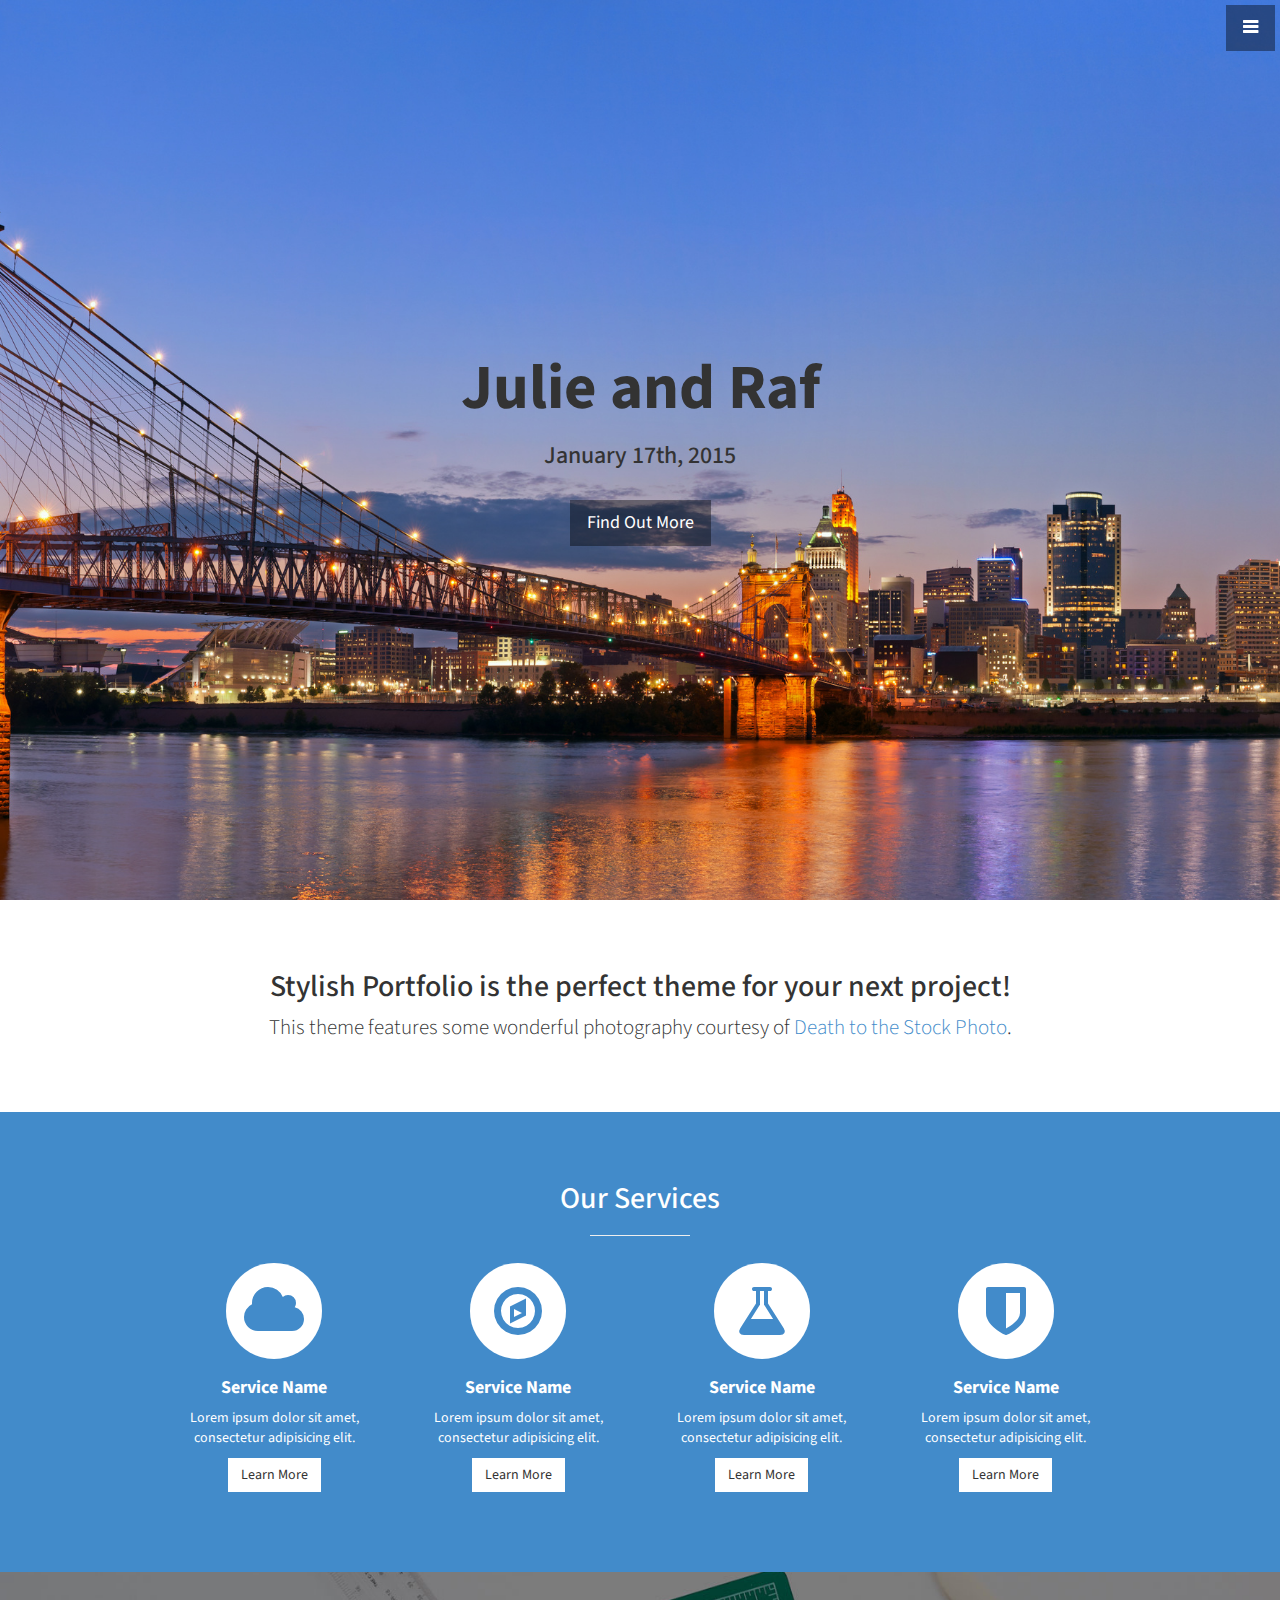
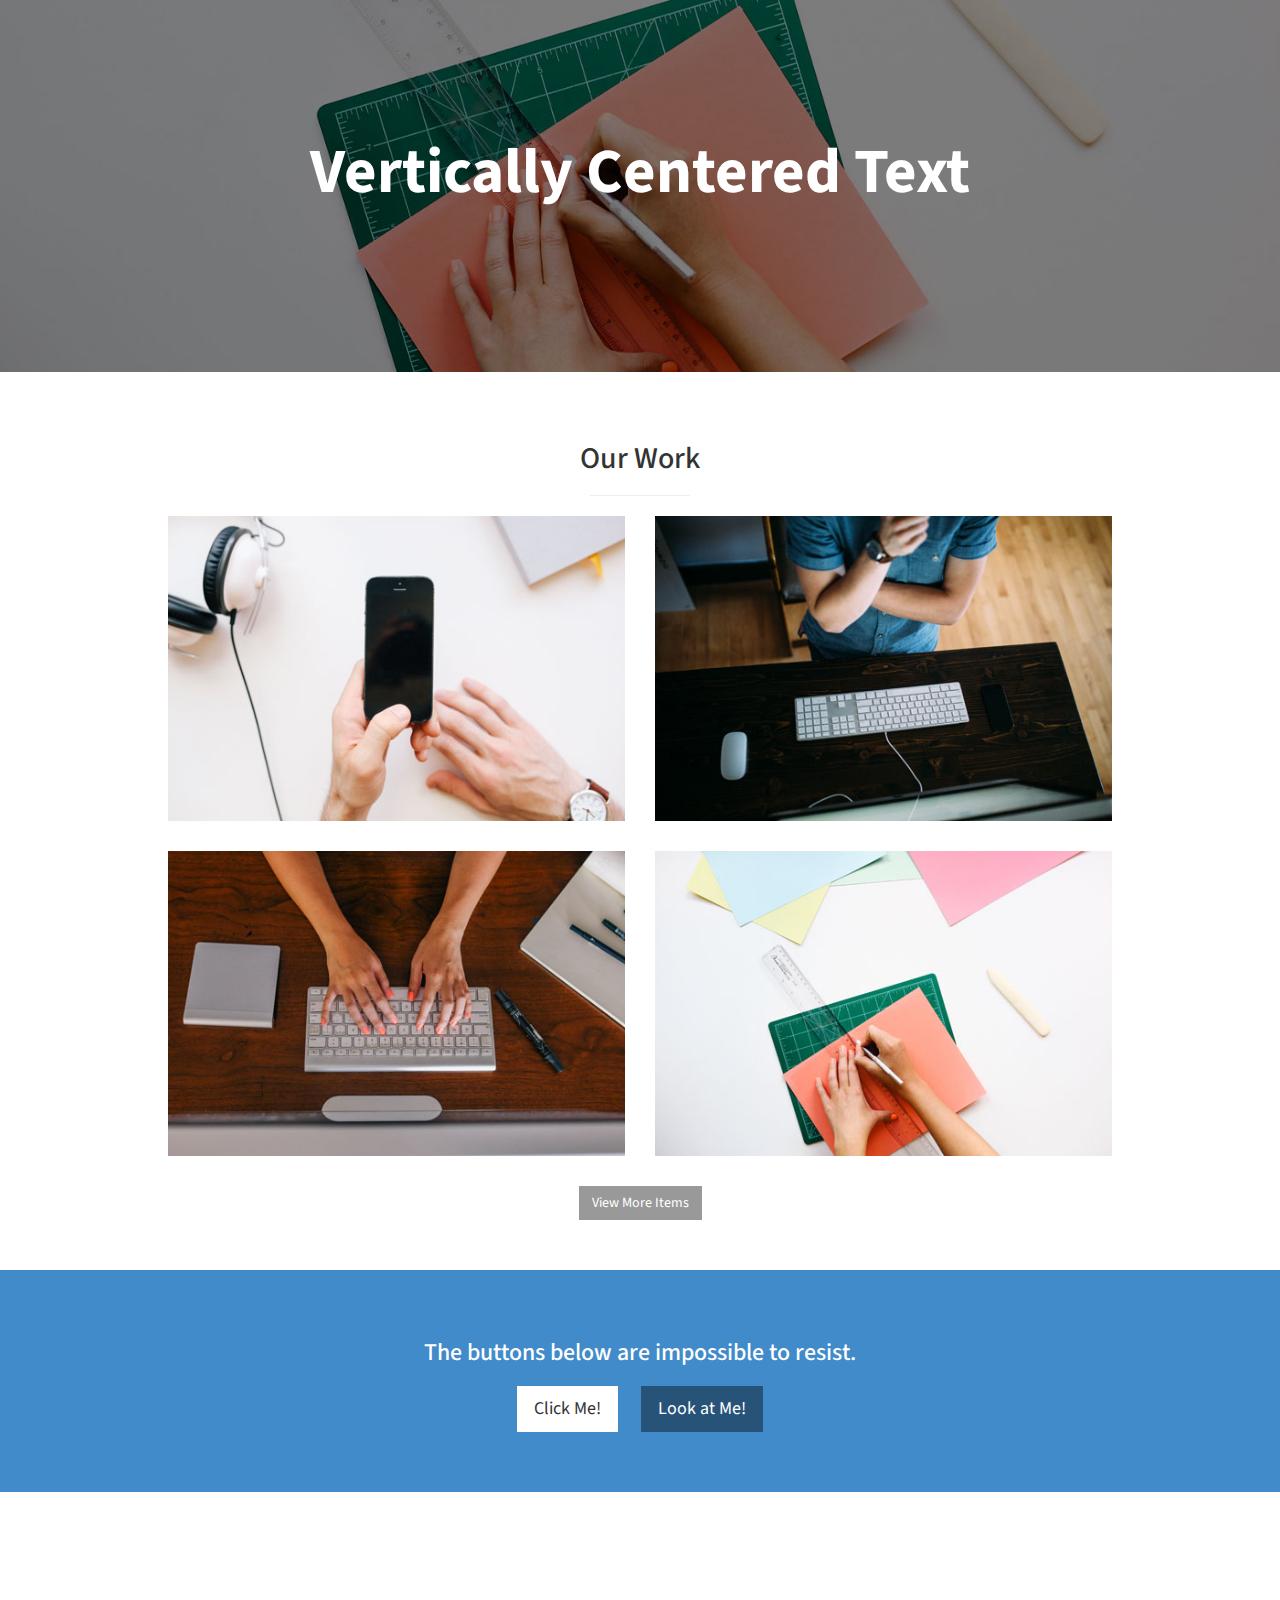
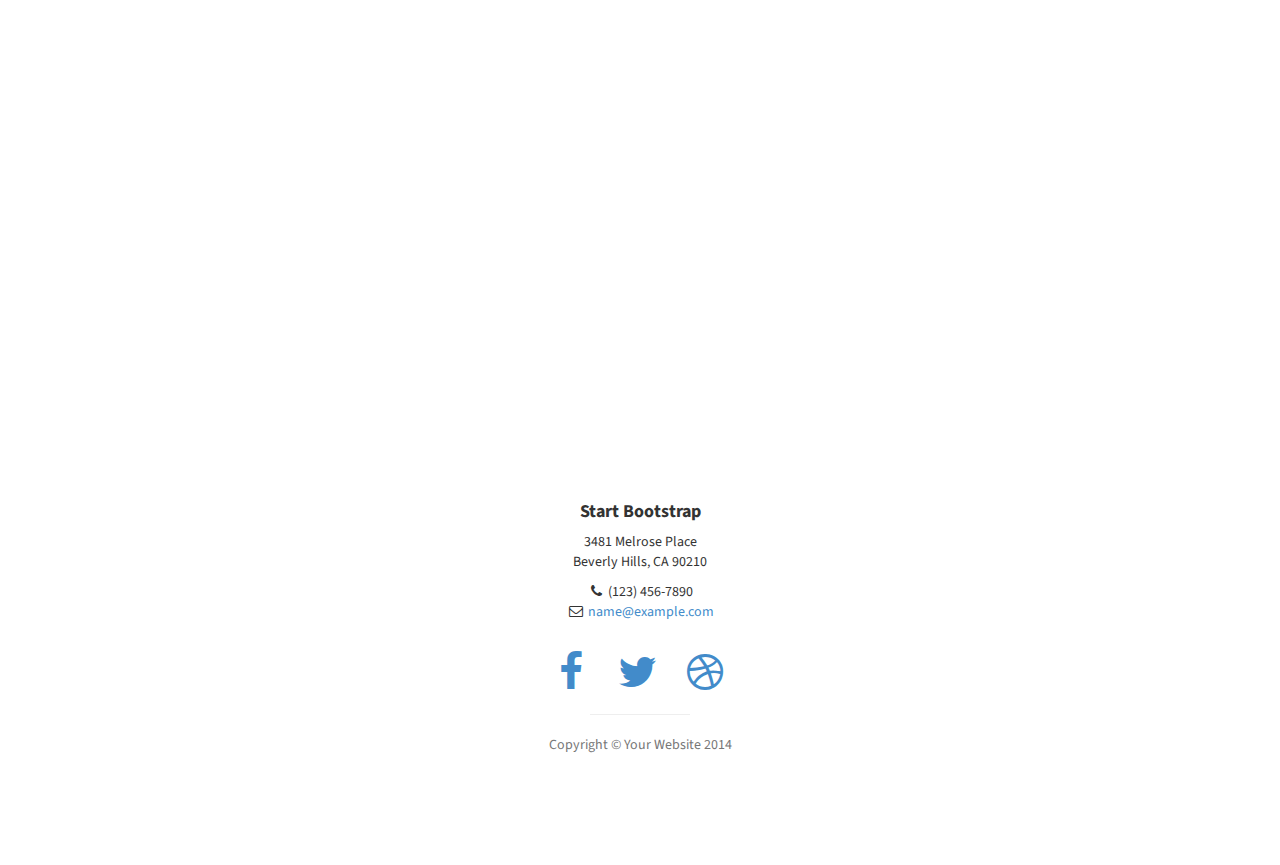
==== index.html @ df34cd59 "new hero image" ====
<!DOCTYPE html>
<html lang="en">

<head>

    <meta charset="utf-8">
    <meta http-equiv="X-UA-Compatible" content="IE=edge">
    <meta name="viewport" content="width=device-width, initial-scale=1">
    <meta name="description" content="">
    <meta name="author" content="">

    <title>Julie and Raf's Wedding</title>

    <!-- Bootstrap Core CSS -->
    <link href="css/bootstrap.min.css" rel="stylesheet">

    <!-- Custom CSS -->
    <link href="css/stylish-portfolio.css" rel="stylesheet">

    <!-- Custom Fonts -->
    <link href="font-awesome-4.1.0/css/font-awesome.min.css" rel="stylesheet" type="text/css">
    <link href="http://fonts.googleapis.com/css?family=Source+Sans+Pro:300,400,700,300italic,400italic,700italic" rel="stylesheet" type="text/css">

    <!-- HTML5 Shim and Respond.js IE8 support of HTML5 elements and media queries -->
    <!-- WARNING: Respond.js doesn't work if you view the page via file:// -->
    <!--[if lt IE 9]>
        <script src="https://oss.maxcdn.com/libs/html5shiv/3.7.0/html5shiv.js"></script>
        <script src="https://oss.maxcdn.com/libs/respond.js/1.4.2/respond.min.js"></script>
    <![endif]-->

</head>

<body>

    <!-- Navigation -->
    <a id="menu-toggle" href="#" class="btn btn-dark btn-lg toggle"><i class="fa fa-bars"></i></a>
    <nav id="sidebar-wrapper">
        <ul class="sidebar-nav">
            <a id="menu-close" href="#" class="btn btn-light btn-lg pull-right toggle"><i class="fa fa-times"></i></a>
            <li class="sidebar-brand">
                <a href="#top">Start Bootstrap</a>
            </li>
            <li>
                <a href="#top">Home</a>
            </li>
            <li>
                <a href="#about">About</a>
            </li>
            <li>
                <a href="#services">Services</a>
            </li>
            <li>
                <a href="#portfolio">Portfolio</a>
            </li>
            <li>
                <a href="#contact">Contact</a>
            </li>
        </ul>
    </nav>

    <!-- Header -->
    <header id="top" class="header">
        <div class="text-vertical-center">
          <h1>Julie and Raf</h1>
            <h3>January 17th, 2015</h3>
            <br>
            <a href="#about" class="btn btn-dark btn-lg">Find Out More</a>
        </div>
    </header>

    <!-- About -->
    <section id="about" class="about">
        <div class="container">
            <div class="row">
                <div class="col-lg-12 text-center">
                    <h2>Stylish Portfolio is the perfect theme for your next project!</h2>
                    <p class="lead">This theme features some wonderful photography courtesy of <a target="_blank" href="http://join.deathtothestockphoto.com/">Death to the Stock Photo</a>.</p>
                </div>
            </div>
            <!-- /.row -->
        </div>
        <!-- /.container -->
    </section>

    <!-- Services -->
    <!-- The circle icons use Font Awesome's stacked icon classes. For more information, visit http://fontawesome.io/examples/ -->
    <section id="services" class="services bg-primary">
        <div class="container">
            <div class="row text-center">
                <div class="col-lg-10 col-lg-offset-1">
                    <h2>Our Services</h2>
                    <hr class="small">
                    <div class="row">
                        <div class="col-md-3 col-sm-6">
                            <div class="service-item">
                                <span class="fa-stack fa-4x">
                                <i class="fa fa-circle fa-stack-2x"></i>
                                <i class="fa fa-cloud fa-stack-1x text-primary"></i>
                            </span>
                                <h4>
                                    <strong>Service Name</strong>
                                </h4>
                                <p>Lorem ipsum dolor sit amet, consectetur adipisicing elit.</p>
                                <a href="#" class="btn btn-light">Learn More</a>
                            </div>
                        </div>
                        <div class="col-md-3 col-sm-6">
                            <div class="service-item">
                                <span class="fa-stack fa-4x">
                                <i class="fa fa-circle fa-stack-2x"></i>
                                <i class="fa fa-compass fa-stack-1x text-primary"></i>
                            </span>
                                <h4>
                                    <strong>Service Name</strong>
                                </h4>
                                <p>Lorem ipsum dolor sit amet, consectetur adipisicing elit.</p>
                                <a href="#" class="btn btn-light">Learn More</a>
                            </div>
                        </div>
                        <div class="col-md-3 col-sm-6">
                            <div class="service-item">
                                <span class="fa-stack fa-4x">
                                <i class="fa fa-circle fa-stack-2x"></i>
                                <i class="fa fa-flask fa-stack-1x text-primary"></i>
                            </span>
                                <h4>
                                    <strong>Service Name</strong>
                                </h4>
                                <p>Lorem ipsum dolor sit amet, consectetur adipisicing elit.</p>
                                <a href="#" class="btn btn-light">Learn More</a>
                            </div>
                        </div>
                        <div class="col-md-3 col-sm-6">
                            <div class="service-item">
                                <span class="fa-stack fa-4x">
                                <i class="fa fa-circle fa-stack-2x"></i>
                                <i class="fa fa-shield fa-stack-1x text-primary"></i>
                            </span>
                                <h4>
                                    <strong>Service Name</strong>
                                </h4>
                                <p>Lorem ipsum dolor sit amet, consectetur adipisicing elit.</p>
                                <a href="#" class="btn btn-light">Learn More</a>
                            </div>
                        </div>
                    </div>
                    <!-- /.row (nested) -->
                </div>
                <!-- /.col-lg-10 -->
            </div>
            <!-- /.row -->
        </div>
        <!-- /.container -->
    </section>

    <!-- Callout -->
    <aside class="callout">
        <div class="text-vertical-center">
            <h1>Vertically Centered Text</h1>
        </div>
    </aside>

    <!-- Portfolio -->
    <section id="portfolio" class="portfolio">
        <div class="container">
            <div class="row">
                <div class="col-lg-10 col-lg-offset-1 text-center">
                    <h2>Our Work</h2>
                    <hr class="small">
                    <div class="row">
                        <div class="col-md-6">
                            <div class="portfolio-item">
                                <a href="#">
                                    <img class="img-portfolio img-responsive" src="img/portfolio-1.jpg">
                                </a>
                            </div>
                        </div>
                        <div class="col-md-6">
                            <div class="portfolio-item">
                                <a href="#">
                                    <img class="img-portfolio img-responsive" src="img/portfolio-2.jpg">
                                </a>
                            </div>
                        </div>
                        <div class="col-md-6">
                            <div class="portfolio-item">
                                <a href="#">
                                    <img class="img-portfolio img-responsive" src="img/portfolio-3.jpg">
                                </a>
                            </div>
                        </div>
                        <div class="col-md-6">
                            <div class="portfolio-item">
                                <a href="#">
                                    <img class="img-portfolio img-responsive" src="img/portfolio-4.jpg">
                                </a>
                            </div>
                        </div>
                    </div>
                    <!-- /.row (nested) -->
                    <a href="#" class="btn btn-dark">View More Items</a>
                </div>
                <!-- /.col-lg-10 -->
            </div>
            <!-- /.row -->
        </div>
        <!-- /.container -->
    </section>

    <!-- Call to Action -->
    <aside class="call-to-action bg-primary">
        <div class="container">
            <div class="row">
                <div class="col-lg-12 text-center">
                    <h3>The buttons below are impossible to resist.</h3>
                    <a href="#" class="btn btn-lg btn-light">Click Me!</a>
                    <a href="#" class="btn btn-lg btn-dark">Look at Me!</a>
                </div>
            </div>
        </div>
    </aside>

    <!-- Map -->
    <section id="contact" class="map">
        <iframe width="100%" height="100%" frameborder="0" scrolling="no" marginheight="0" marginwidth="0" src="https://maps.google.com/maps?f=q&amp;source=s_q&amp;hl=en&amp;geocode=&amp;q=Twitter,+Inc.,+Market+Street,+San+Francisco,+CA&amp;aq=0&amp;oq=twitter&amp;sll=28.659344,-81.187888&amp;sspn=0.128789,0.264187&amp;ie=UTF8&amp;hq=Twitter,+Inc.,+Market+Street,+San+Francisco,+CA&amp;t=m&amp;z=15&amp;iwloc=A&amp;output=embed"></iframe>
        <br />
        <small>
            <a href="https://maps.google.com/maps?f=q&amp;source=embed&amp;hl=en&amp;geocode=&amp;q=Twitter,+Inc.,+Market+Street,+San+Francisco,+CA&amp;aq=0&amp;oq=twitter&amp;sll=28.659344,-81.187888&amp;sspn=0.128789,0.264187&amp;ie=UTF8&amp;hq=Twitter,+Inc.,+Market+Street,+San+Francisco,+CA&amp;t=m&amp;z=15&amp;iwloc=A"></a>
        </small>
        </iframe>
    </section>

    <!-- Footer -->
    <footer>
        <div class="container">
            <div class="row">
                <div class="col-lg-10 col-lg-offset-1 text-center">
                    <h4><strong>Start Bootstrap</strong>
                    </h4>
                    <p>3481 Melrose Place<br>Beverly Hills, CA 90210</p>
                    <ul class="list-unstyled">
                        <li><i class="fa fa-phone fa-fw"></i> (123) 456-7890</li>
                        <li><i class="fa fa-envelope-o fa-fw"></i>  <a href="mailto:name@example.com">name@example.com</a>
                        </li>
                    </ul>
                    <br>
                    <ul class="list-inline">
                        <li>
                            <a href="#"><i class="fa fa-facebook fa-fw fa-3x"></i></a>
                        </li>
                        <li>
                            <a href="#"><i class="fa fa-twitter fa-fw fa-3x"></i></a>
                        </li>
                        <li>
                            <a href="#"><i class="fa fa-dribbble fa-fw fa-3x"></i></a>
                        </li>
                    </ul>
                    <hr class="small">
                    <p class="text-muted">Copyright &copy; Your Website 2014</p>
                </div>
            </div>
        </div>
    </footer>

    <!-- jQuery Version 1.11.0 -->
    <script src="js/jquery-1.11.0.js"></script>

    <!-- Bootstrap Core JavaScript -->
    <script src="js/bootstrap.min.js"></script>

    <!-- Custom Theme JavaScript -->
    <script>
    // Closes the sidebar menu
    $("#menu-close").click(function(e) {
        e.preventDefault();
        $("#sidebar-wrapper").toggleClass("active");
    });

    // Opens the sidebar menu
    $("#menu-toggle").click(function(e) {
        e.preventDefault();
        $("#sidebar-wrapper").toggleClass("active");
    });

    // Scrolls to the selected menu item on the page
    $(function() {
        $('a[href*=#]:not([href=#])').click(function() {
            if (location.pathname.replace(/^\//, '') == this.pathname.replace(/^\//, '') || location.hostname == this.hostname) {

                var target = $(this.hash);
                target = target.length ? target : $('[name=' + this.hash.slice(1) + ']');
                if (target.length) {
                    $('html,body').animate({
                        scrollTop: target.offset().top
                    }, 1000);
                    return false;
                }
            }
        });
    });
    </script>

</body>

</html>
---- css/stylish-portfolio.css ----
/*!
 * Start Bootstrap - Stylish Portfolio Bootstrap Theme (http://startbootstrap.com)
 * Code licensed under the Apache License v2.0.
 * For details, see http://www.apache.org/licenses/LICENSE-2.0.
 */

/* Global Styles */

html,
body {
    width: 100%;
    height: 100%;
}

body {
    font-family: "Source Sans Pro","Helvetica Neue",Helvetica,Arial,sans-serif;
}

.text-vertical-center {
    display: table-cell;
    text-align: center;
    vertical-align: middle;
}

.text-vertical-center h1 {
    margin: 0;
    padding: 0;
    font-size: 4.5em;
    font-weight: 700;
}

/* Custom Button Styles */

.btn-dark {
    border-radius: 0;
    color: #fff;
    background-color: rgba(0,0,0,0.4);
}

.btn-dark:hover,
.btn-dark:focus,
.btn-dark:active {
    color: #fff;
    background-color: rgba(0,0,0,0.7);
}

.btn-light {
    border-radius: 0;
    color: #333;
    background-color: rgb(255,255,255);
}

.btn-light:hover,
.btn-light:focus,
.btn-light:active {
    color: #333;
    background-color: rgba(255,255,255,0.8);
}

/* Custom Horizontal Rule */

hr.small {
    max-width: 100px;
}

/* Side Menu */

#sidebar-wrapper {
    z-index: 1000;
    position: fixed;
    right: 0;
    width: 250px;
    height: 100%;
    margin-right: -250px;
    overflow-y: auto;
    background: #222;
    -webkit-transition: all 0.4s ease 0s;
    -moz-transition: all 0.4s ease 0s;
    -ms-transition: all 0.4s ease 0s;
    -o-transition: all 0.4s ease 0s;
    transition: all 0.4s ease 0s;
}

.sidebar-nav {
    position: absolute;
    top: 0;
    width: 250px;
    margin: 0;
    padding: 0;
    list-style: none;
}

.sidebar-nav li {
    text-indent: 20px;
    line-height: 40px;
}

.sidebar-nav li a {
    display: block;
    text-decoration: none;
    color: #999;
}

.sidebar-nav li a:hover {
    text-decoration: none;
    color: #fff;
    background: rgba(255,255,255,0.2);
}

.sidebar-nav li a:active,
.sidebar-nav li a:focus {
    text-decoration: none;
}

.sidebar-nav > .sidebar-brand {
    height: 55px;
    font-size: 18px;
    line-height: 55px;
}

.sidebar-nav > .sidebar-brand a {
    color: #999;
}

.sidebar-nav > .sidebar-brand a:hover {
    color: #fff;
    background: none;
}

#menu-toggle {
    z-index: 1;
    position: fixed;
    top: 0;
    right: 0;
}

#sidebar-wrapper.active {
    right: 250px;
    width: 250px;
    -webkit-transition: all 0.4s ease 0s;
    -moz-transition: all 0.4s ease 0s;
    -ms-transition: all 0.4s ease 0s;
    -o-transition: all 0.4s ease 0s;
    transition: all 0.4s ease 0s;
}

.toggle {
    margin: 5px 5px 0 0;
}

/* Header */

.header {
    display: table;
    position: relative;
    width: 100%;
    height: 100%;
    background: url(../img/cincinnati-skyline_1.jpg) no-repeat center center scroll;
    -webkit-background-size: cover;
    -moz-background-size: cover;
    background-size: cover;
    -o-background-size: cover;
}

/* About */

.about {
    padding: 50px 0;
}

/* Services */

.services {
    padding: 50px 0;
}

.service-item {
    margin-bottom: 30px;
}

/* Callout */

.callout {
    display: table;
    width: 100%;
    height: 400px;
    color: #fff;
    background: url(../img/callout.jpg) no-repeat center center scroll;
    -webkit-background-size: cover;
    -moz-background-size: cover;
    background-size: cover;
    -o-background-size: cover;
}

/* Portfolio */

.portfolio {
    padding: 50px 0;
}

.portfolio-item {
    margin-bottom: 30px;
}

.img-portfolio {
    margin: 0 auto;
}

.img-portfolio:hover {
    opacity: 0.8;
}

/* Call to Action */

.call-to-action {
    padding: 50px 0;
}

.call-to-action .btn {
    margin: 10px;
}

/* Map */

.map {
    height: 500px;
}

@media(max-width:768px) {
    .map {
        height: 75%;
    }
}

/* Footer */

footer {
    padding: 100px 0;
}
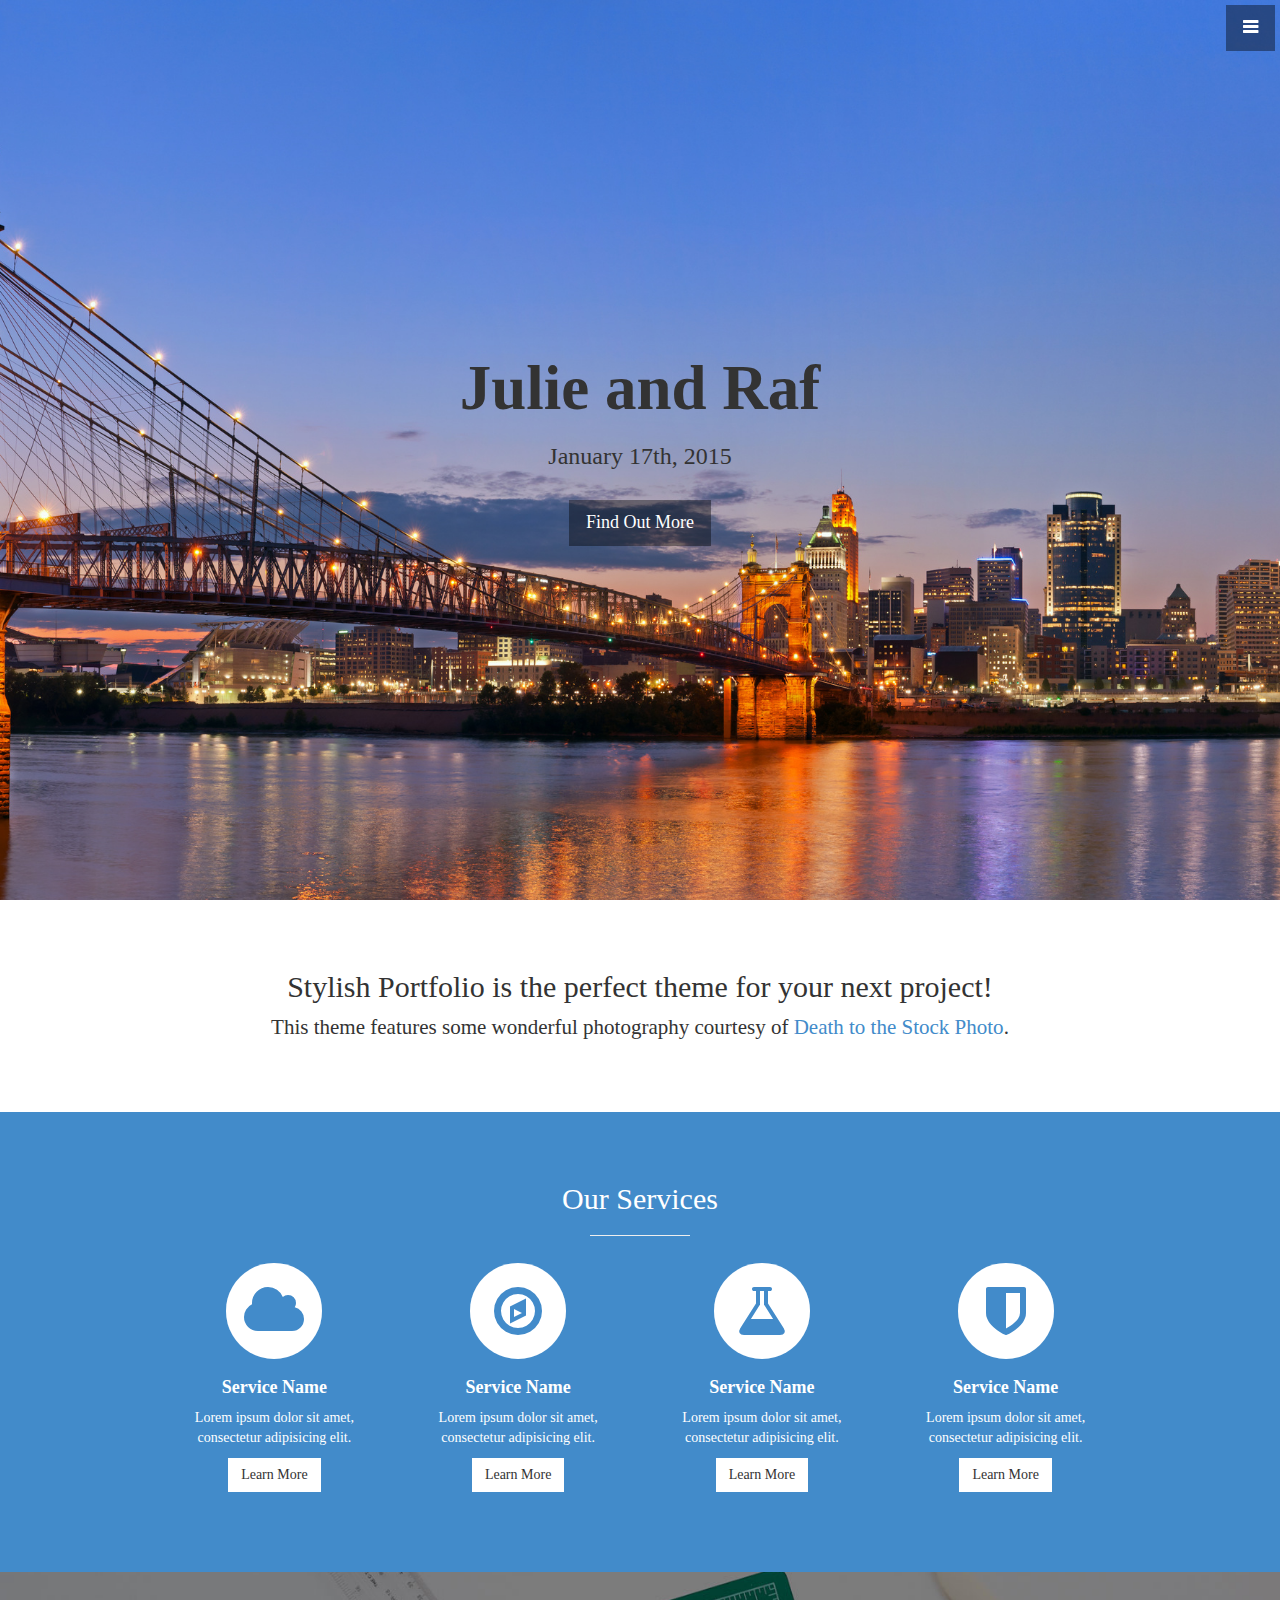
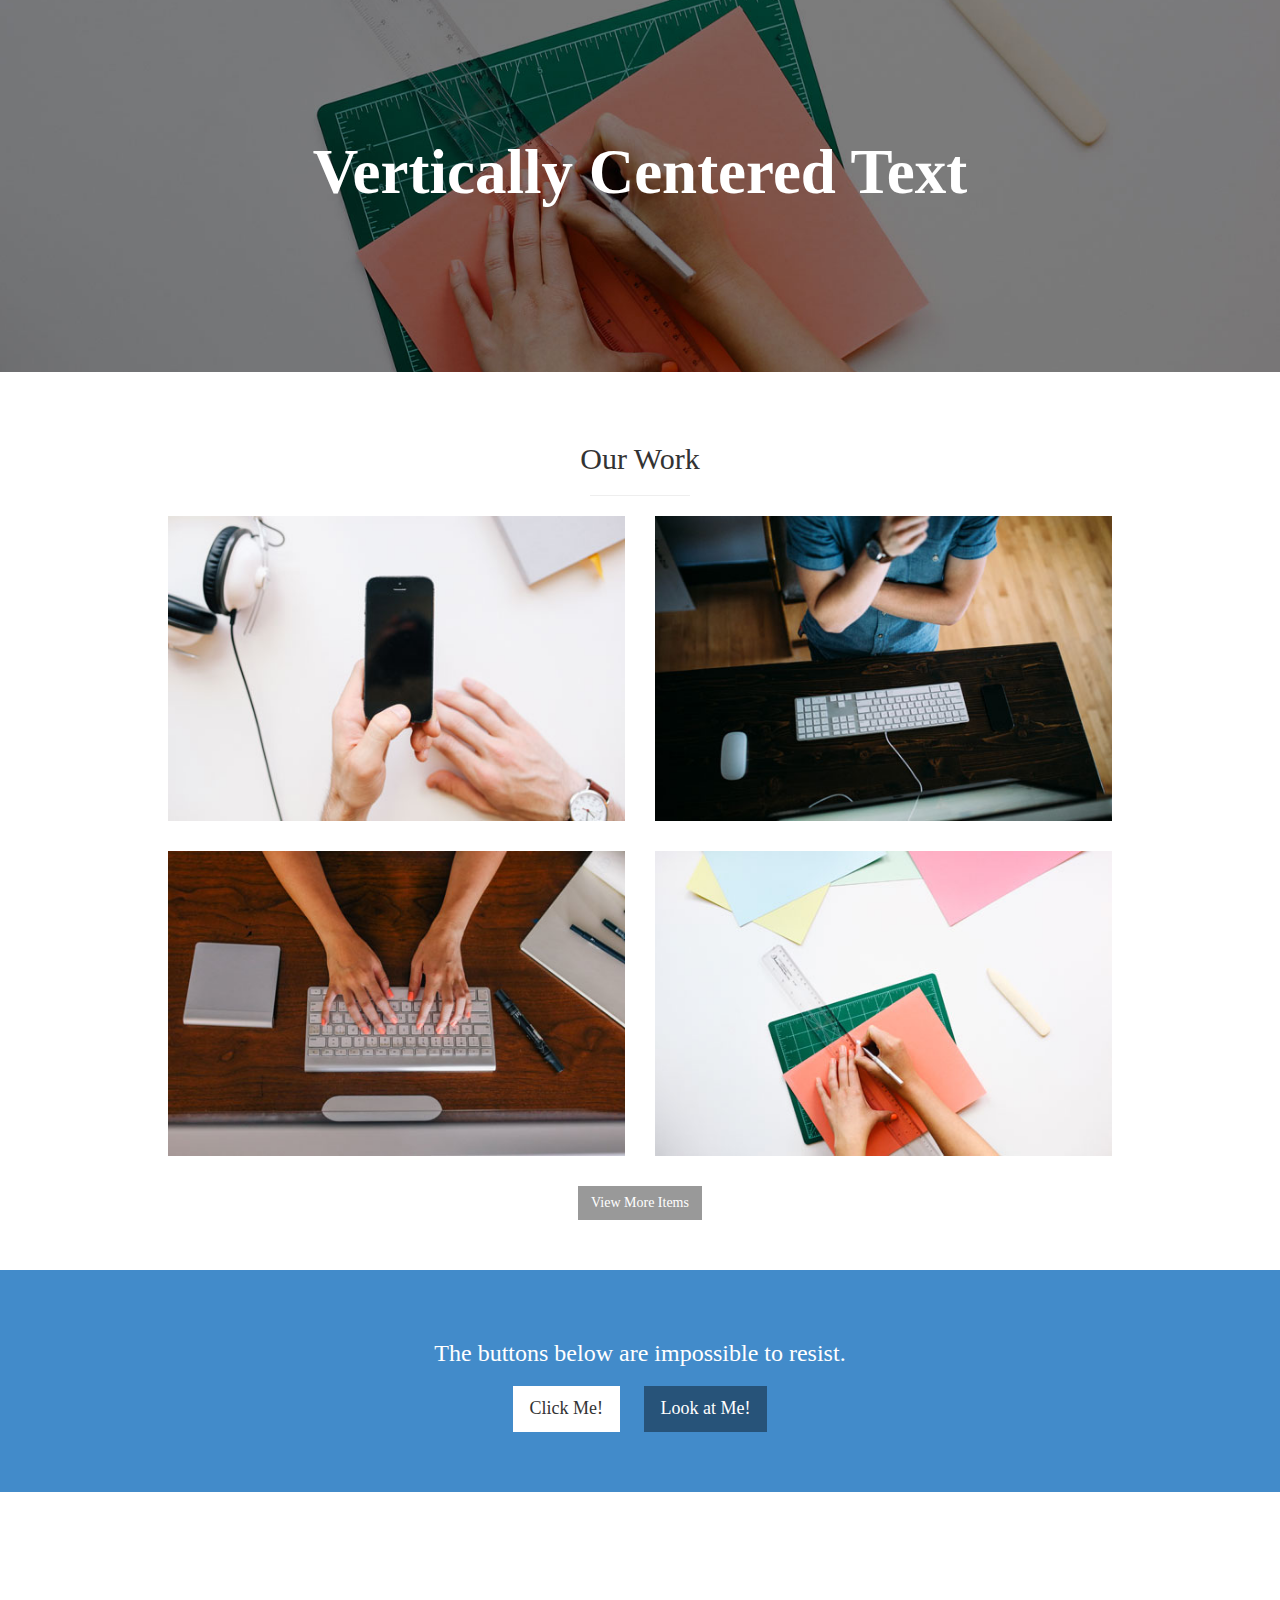
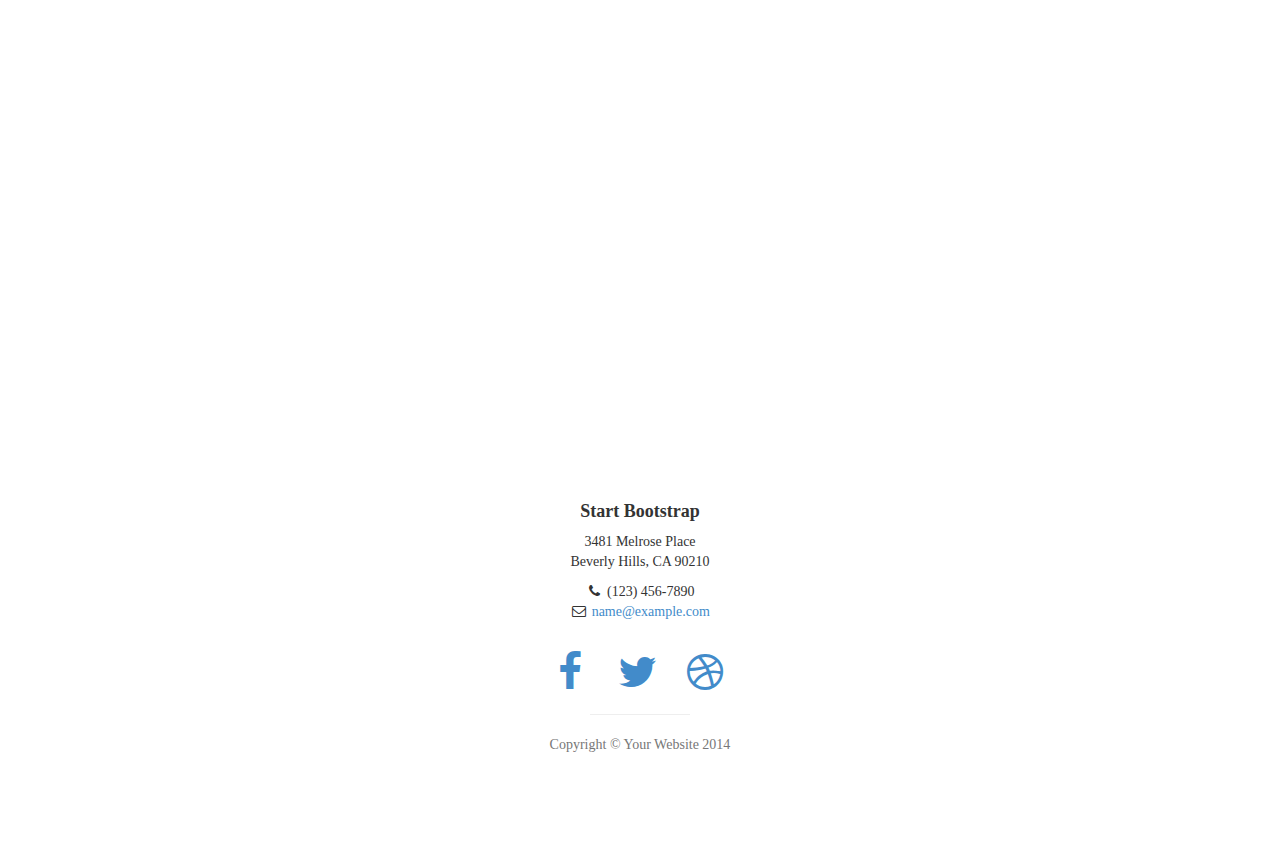
==== commit 7a2eee90: "new font" ====
--- a/index.html
+++ b/index.html
@@ -300,6 +300,19 @@
     });
     </script>
 
+<!-- plaza web font -->
+<script type="text/javascript">
+    (function() {
+        var path = '//easy.myfonts.net/v2/js?sid=134608(font-family=Plaza)&key=8H72RwbD8e',
+            protocol = ('https:' == document.location.protocol ? 'https:' : 'http:'),
+            trial = document.createElement('script');
+        trial.type = 'text/javascript';
+        trial.async = true;
+        trial.src = protocol + path;
+        var head = document.getElementsByTagName("head")[0];
+        head.appendChild(trial);
+    })();
+</script>
 </body>
 
 </html>
--- a/css/stylish-portfolio.css
+++ b/css/stylish-portfolio.css
@@ -13,7 +13,8 @@
 }
 
 body {
-    font-family: "Source Sans Pro","Helvetica Neue",Helvetica,Arial,sans-serif;
+    /* font-family: "Source Sans Pro","Helvetica Neue",Helvetica,Arial,sans-serif; */
+    font-family: "Plaza";
 }
 
 .text-vertical-center {
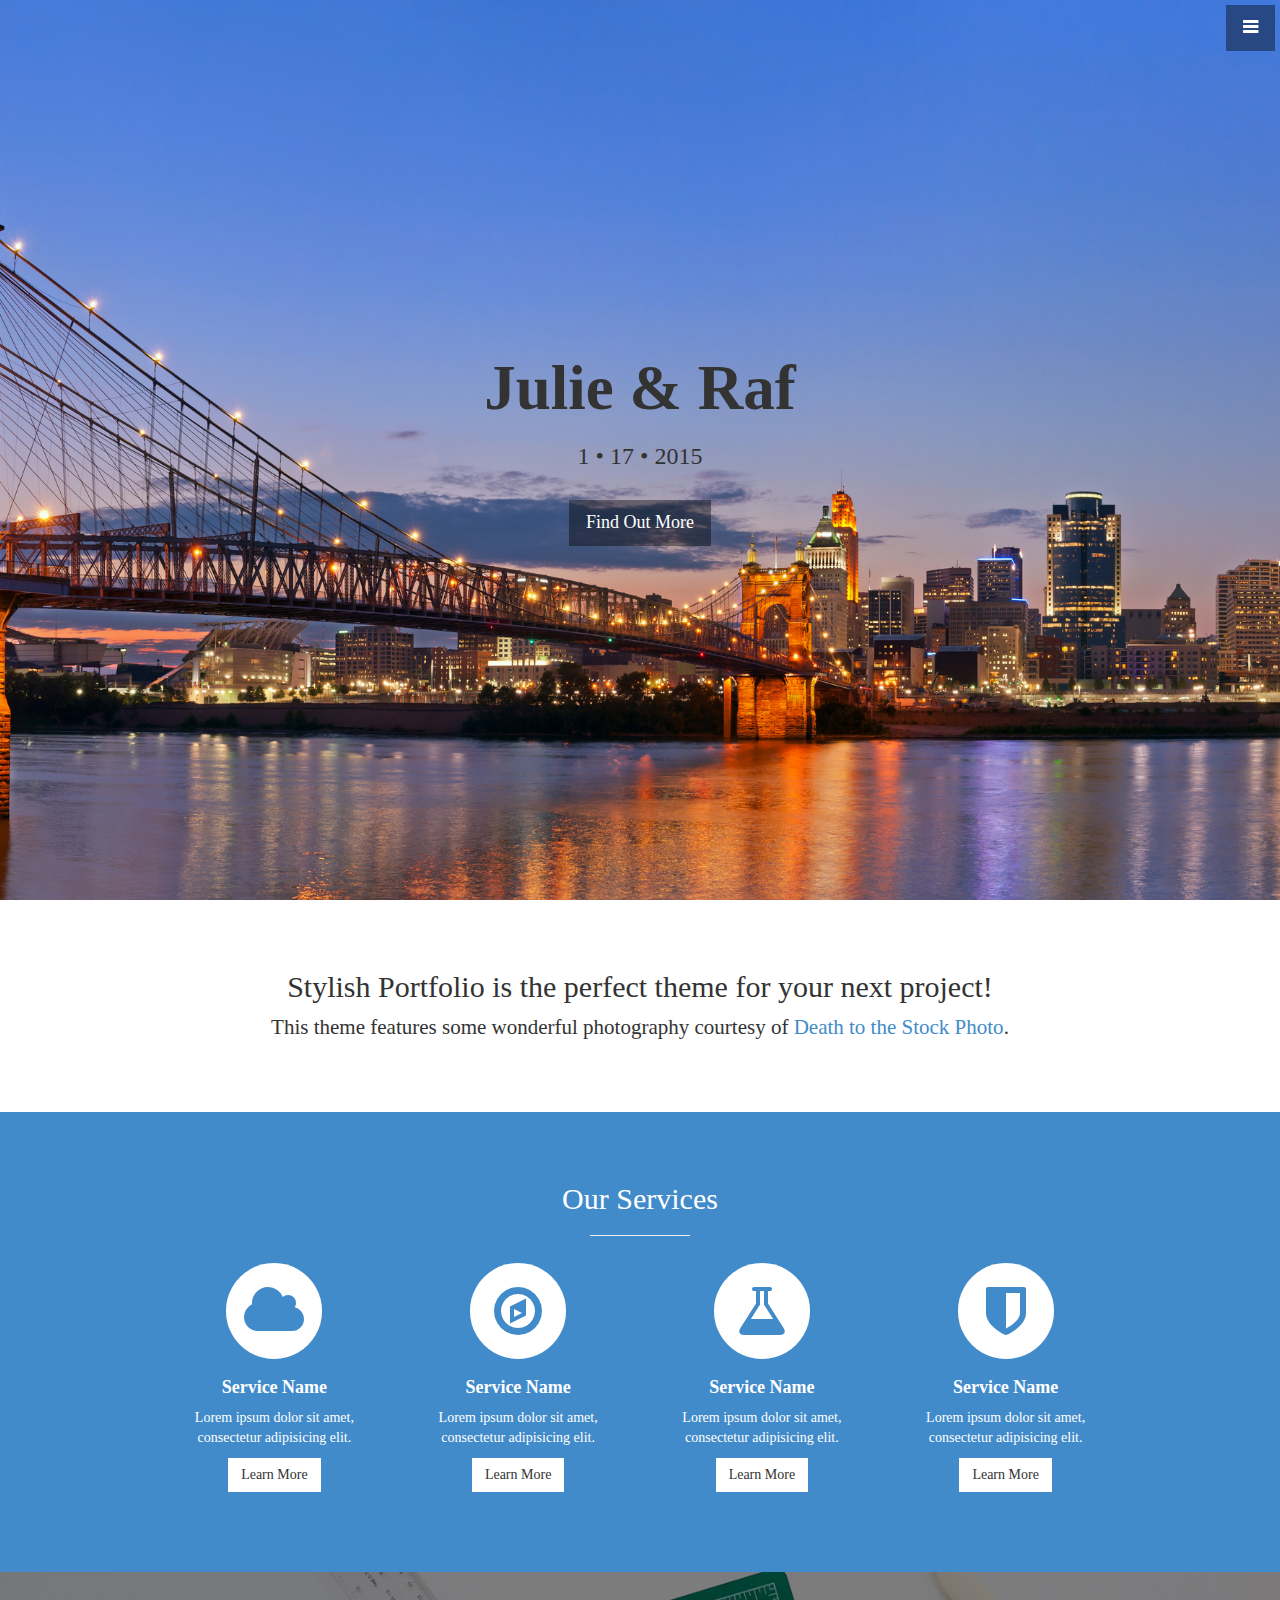
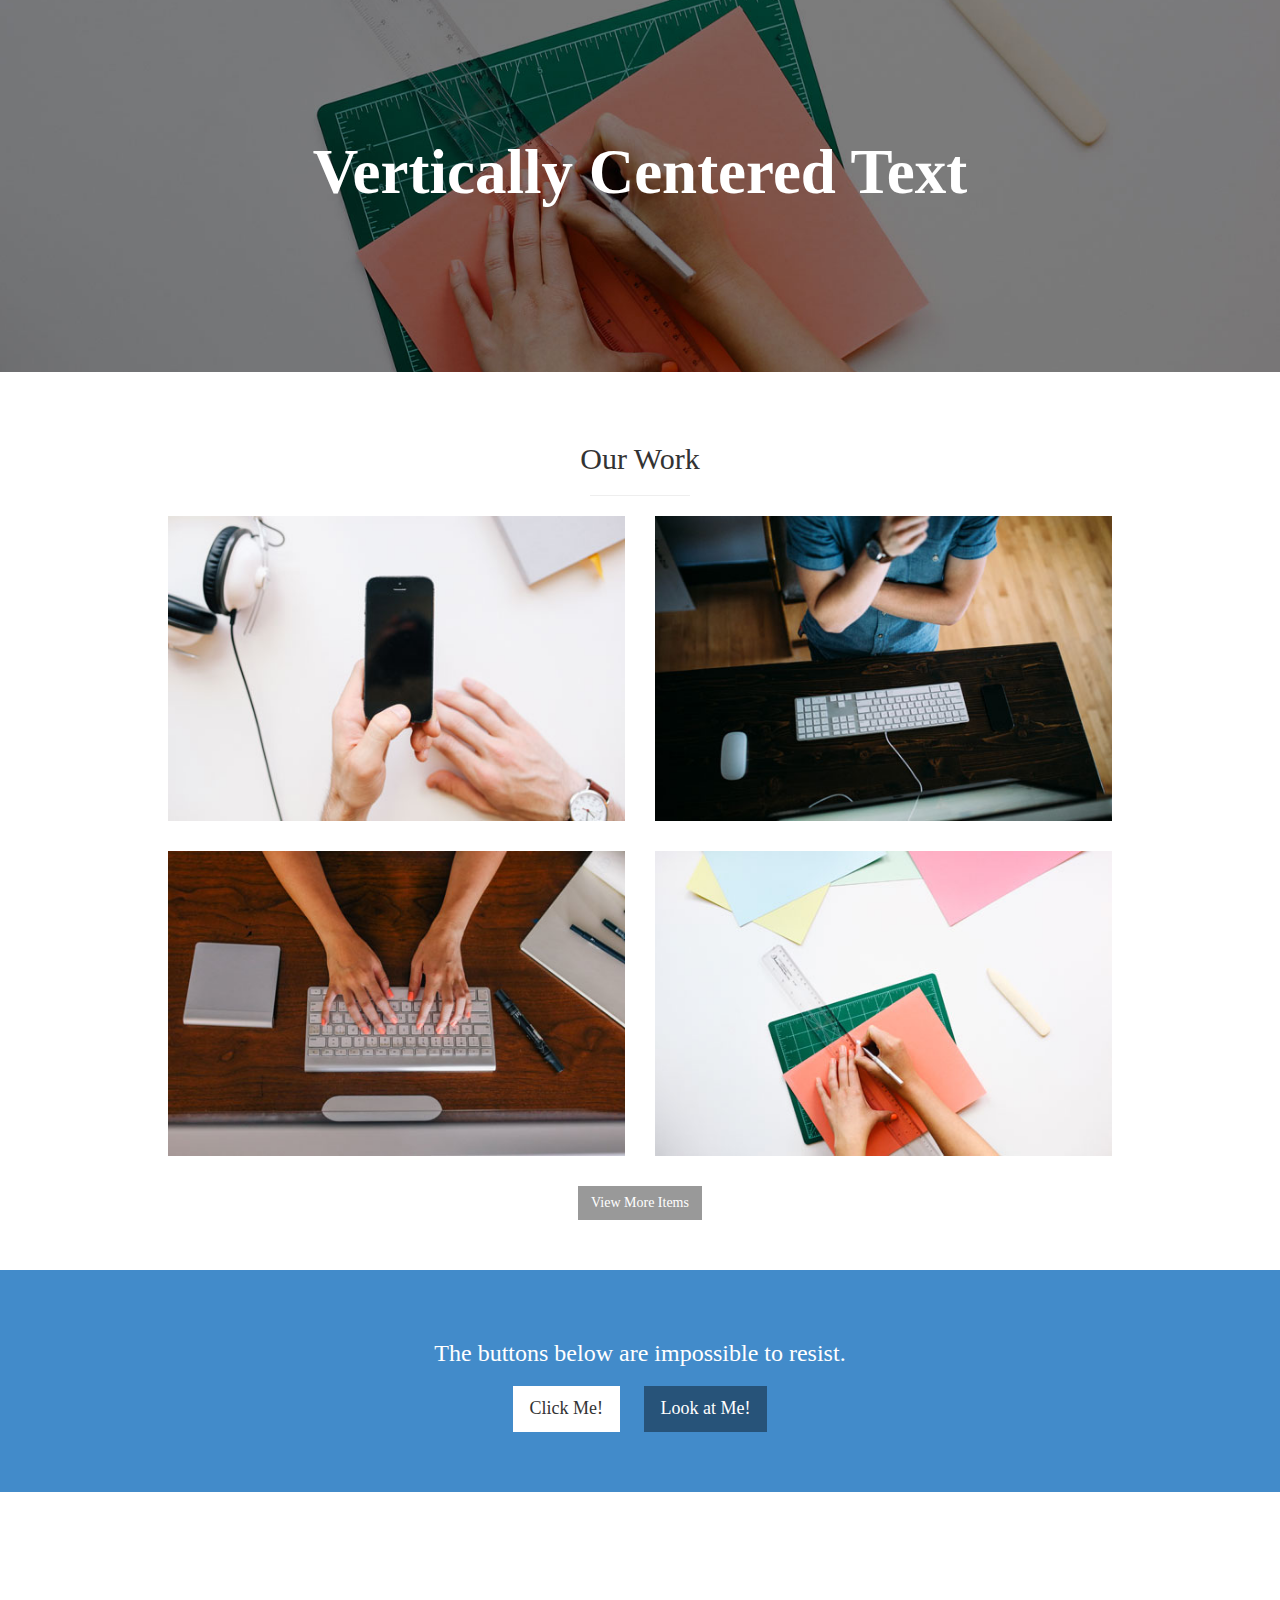
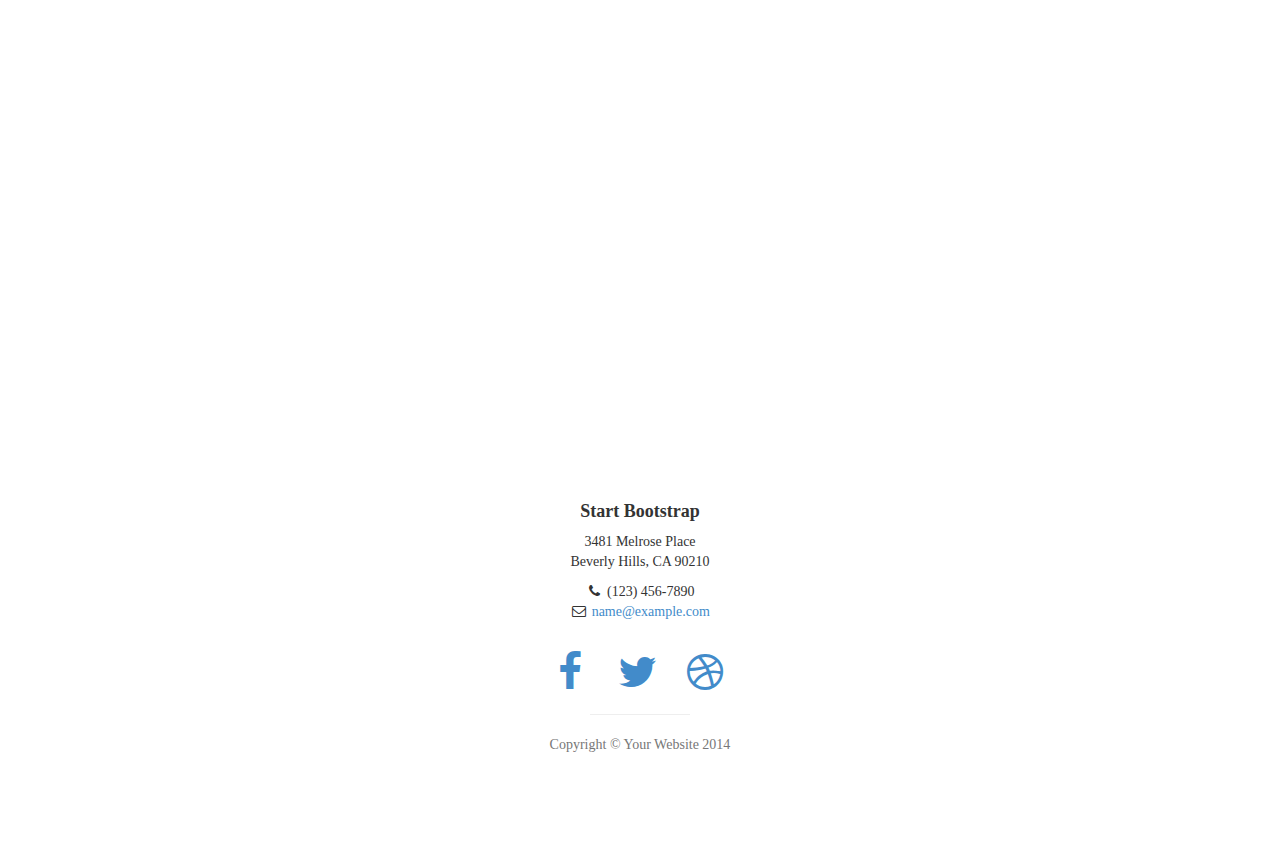
==== commit cc189b81: "ampersand" ====
--- a/index.html
+++ b/index.html
@@ -9,7 +9,7 @@
     <meta name="description" content="">
     <meta name="author" content="">
 
-    <title>Julie and Raf's Wedding</title>
+    <title>Julie & Raf's Wedding</title>
 
     <!-- Bootstrap Core CSS -->
     <link href="css/bootstrap.min.css" rel="stylesheet">
@@ -61,8 +61,8 @@
     <!-- Header -->
     <header id="top" class="header">
         <div class="text-vertical-center">
-          <h1>Julie and Raf</h1>
-            <h3>January 17th, 2015</h3>
+          <h1>Julie & Raf</h1>
+            <h3>1 • 17 • 2015</h3>
             <br>
             <a href="#about" class="btn btn-dark btn-lg">Find Out More</a>
         </div>
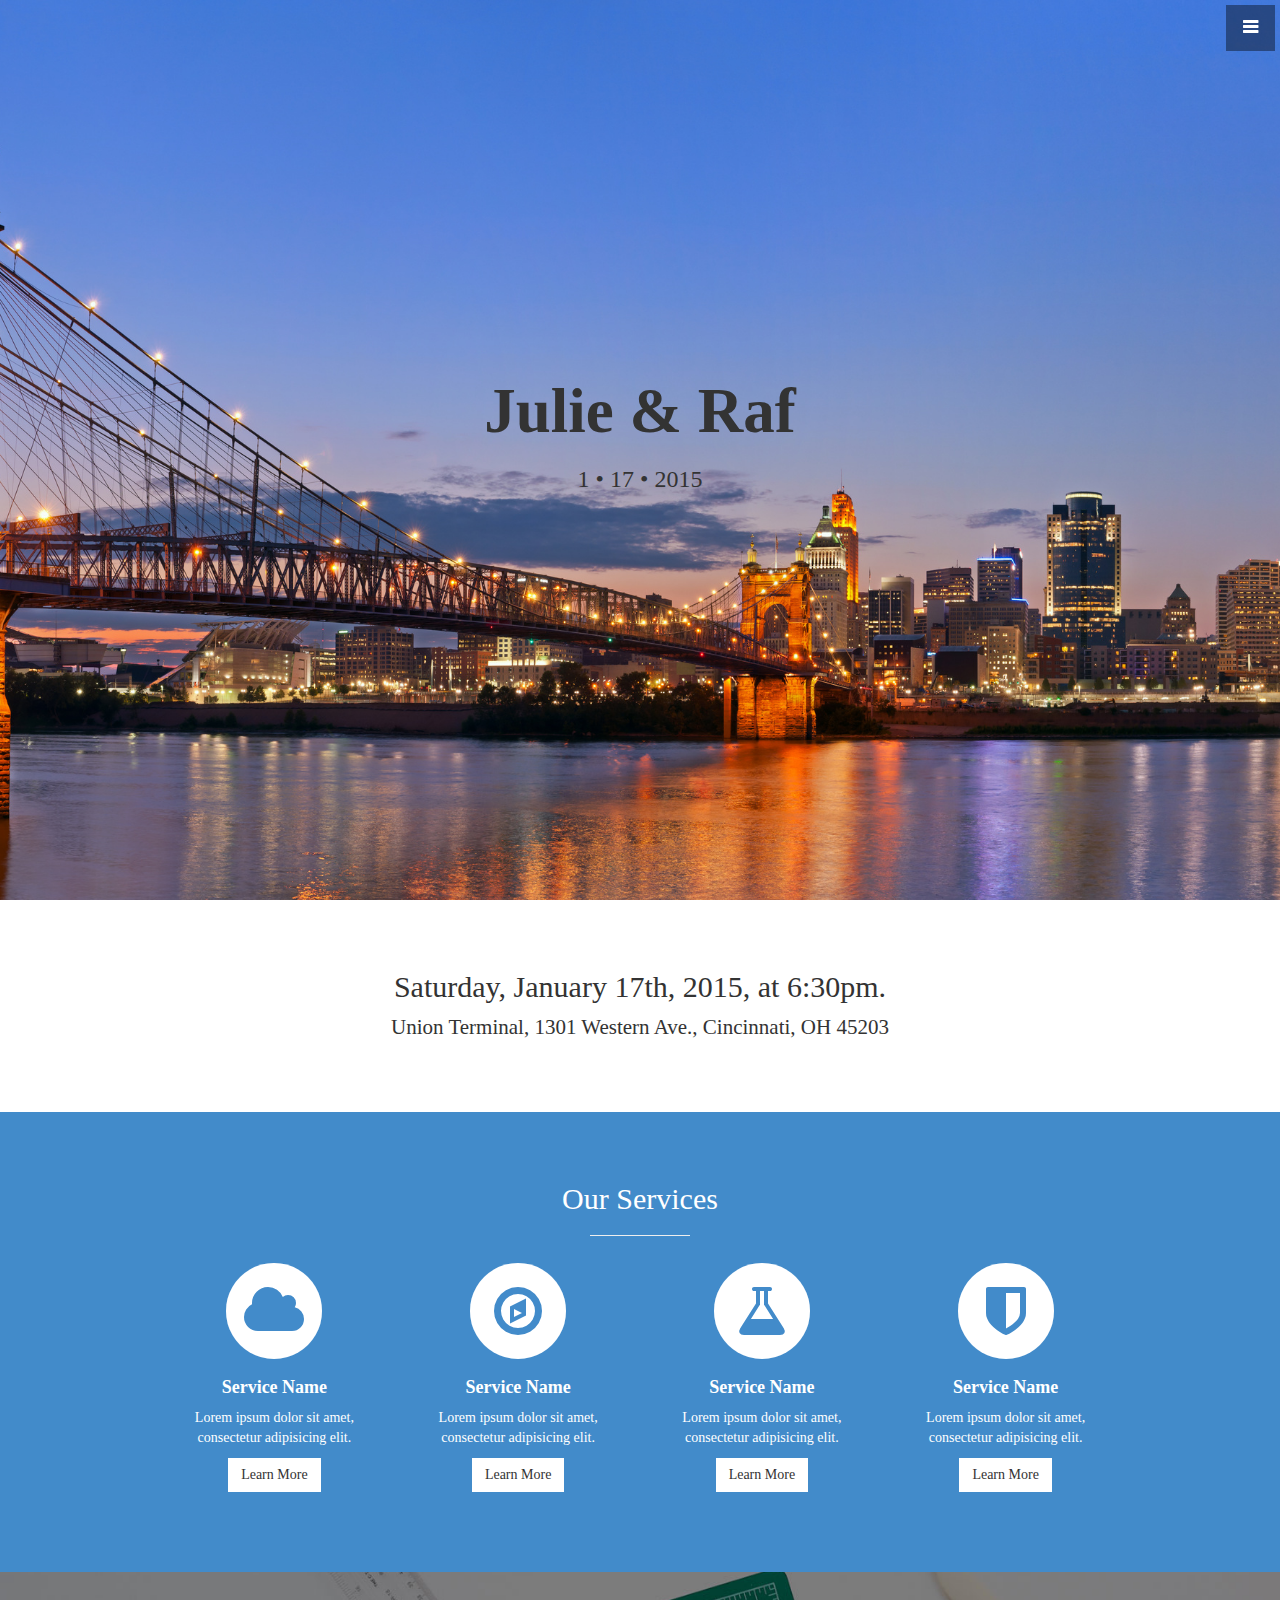
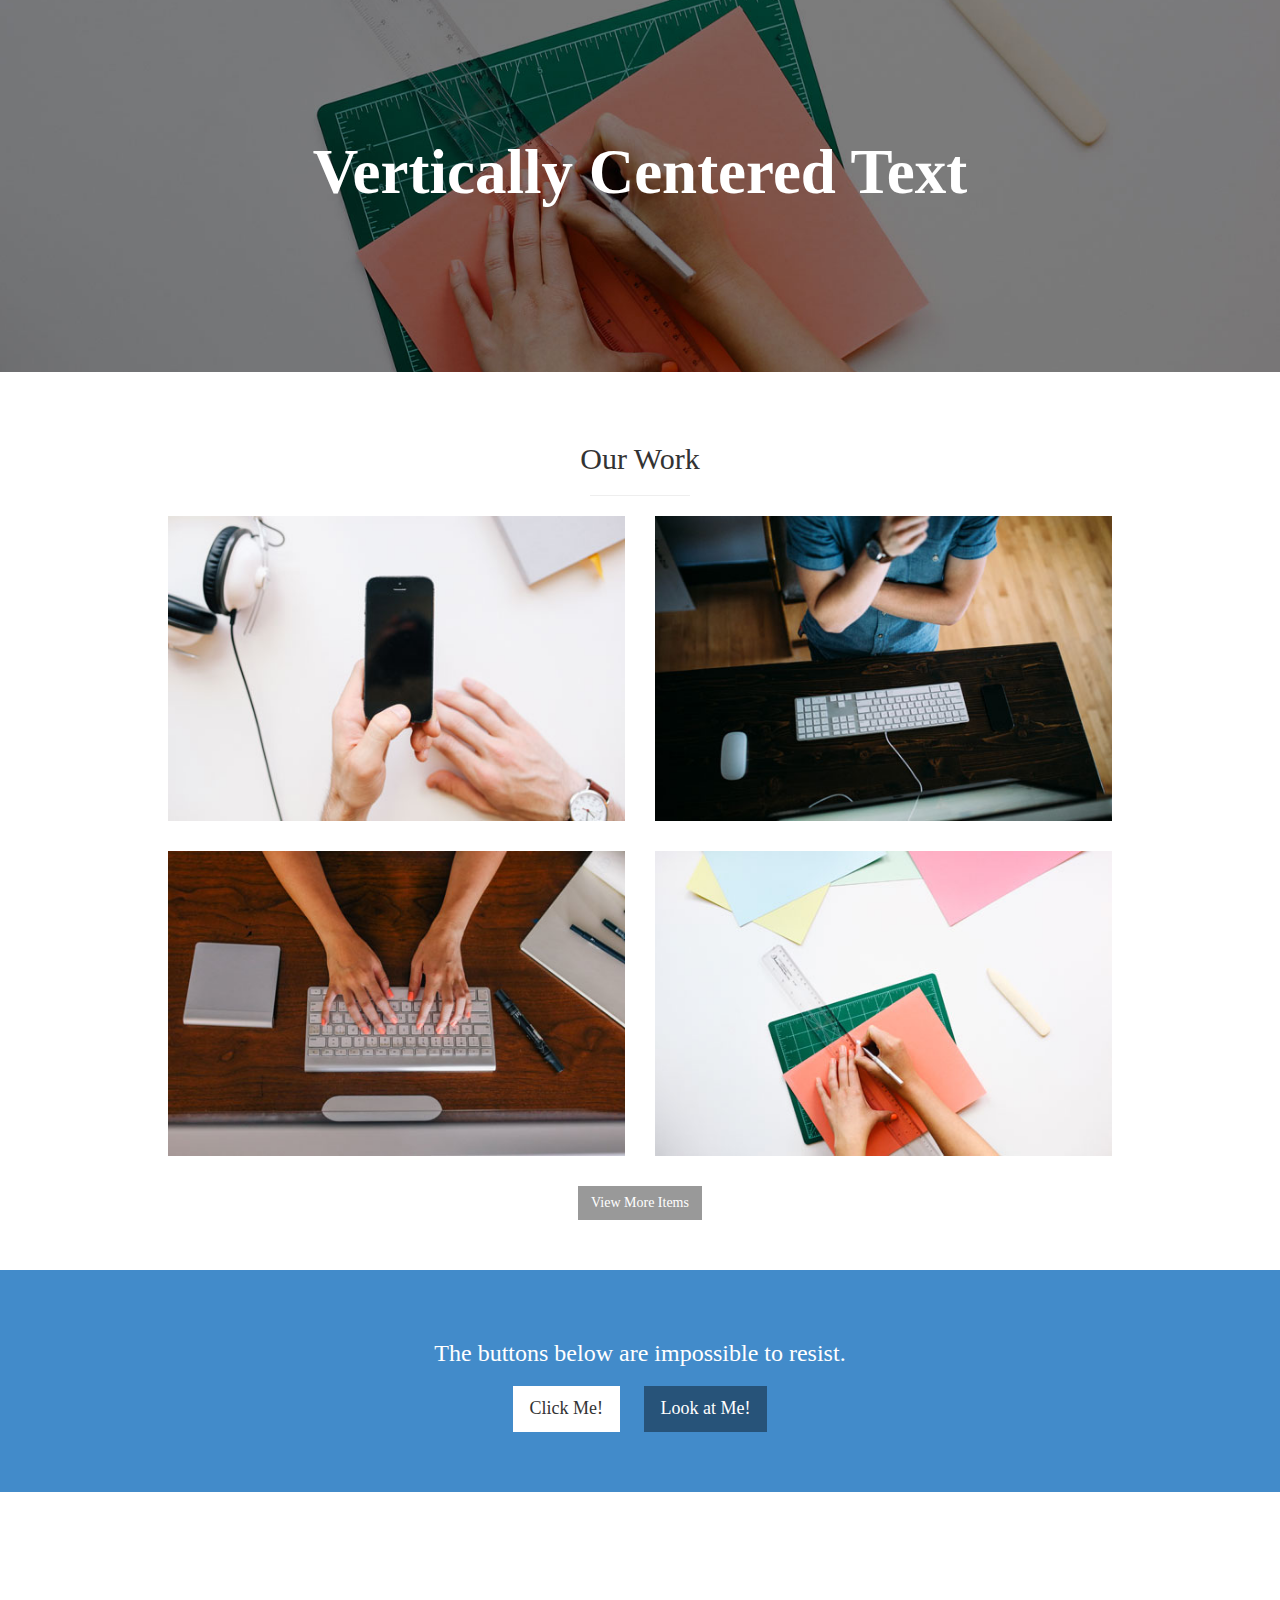
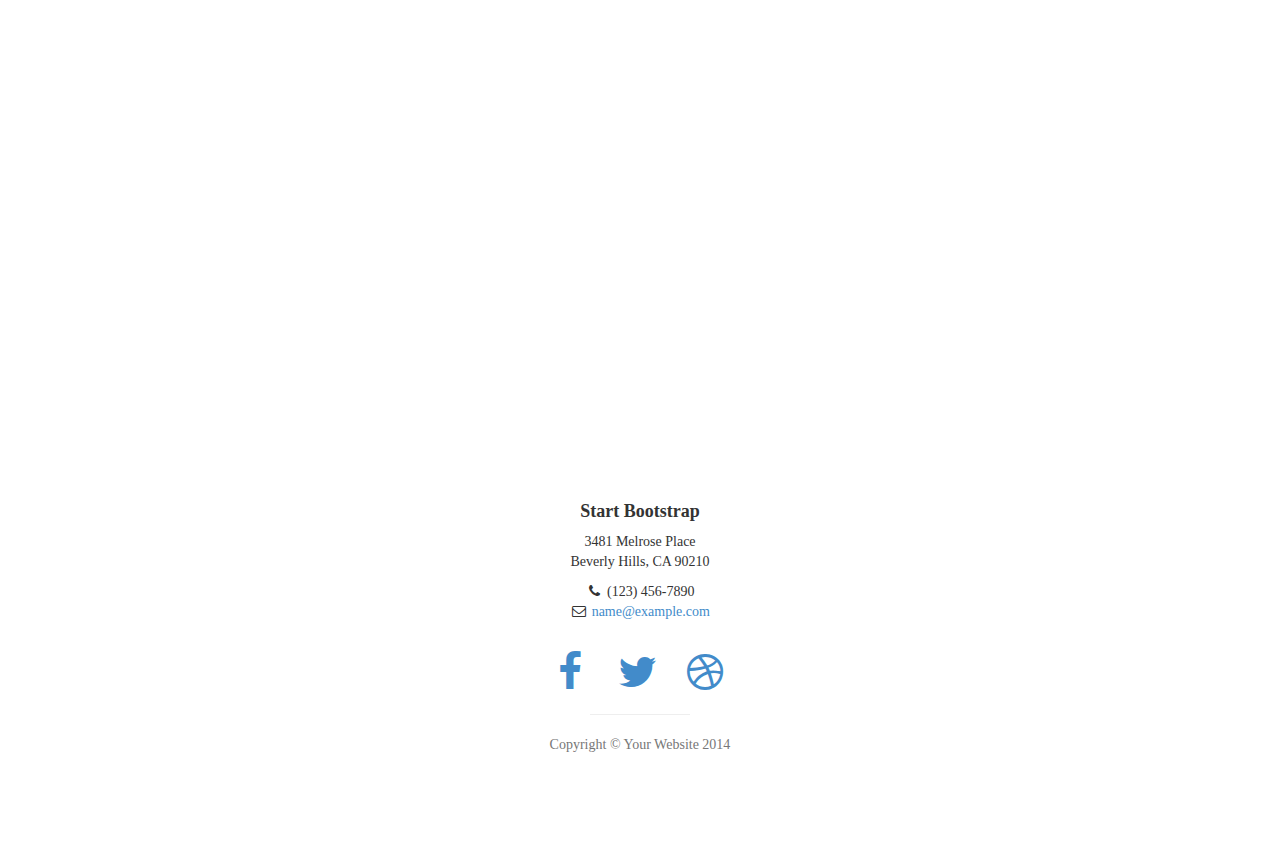
==== commit 41f448d7: "remove button, change text" ====
--- a/index.html
+++ b/index.html
@@ -64,7 +64,7 @@
           <h1>Julie & Raf</h1>
             <h3>1 • 17 • 2015</h3>
             <br>
-            <a href="#about" class="btn btn-dark btn-lg">Find Out More</a>
+            <!-- <a href="#about" class="btn btn-dark btn-lg">Find Out More</a> -->
         </div>
     </header>
 
@@ -73,8 +73,9 @@
         <div class="container">
             <div class="row">
                 <div class="col-lg-12 text-center">
-                    <h2>Stylish Portfolio is the perfect theme for your next project!</h2>
-                    <p class="lead">This theme features some wonderful photography courtesy of <a target="_blank" href="http://join.deathtothestockphoto.com/">Death to the Stock Photo</a>.</p>
+                    <h2>Saturday, January 17th, 2015, at 6:30pm.</h2>
+                    <p class="lead">Union Terminal, 1301 Western Ave., Cincinnati, OH 45203</p>
+                    <p class="lead"></p>
                 </div>
             </div>
             <!-- /.row -->
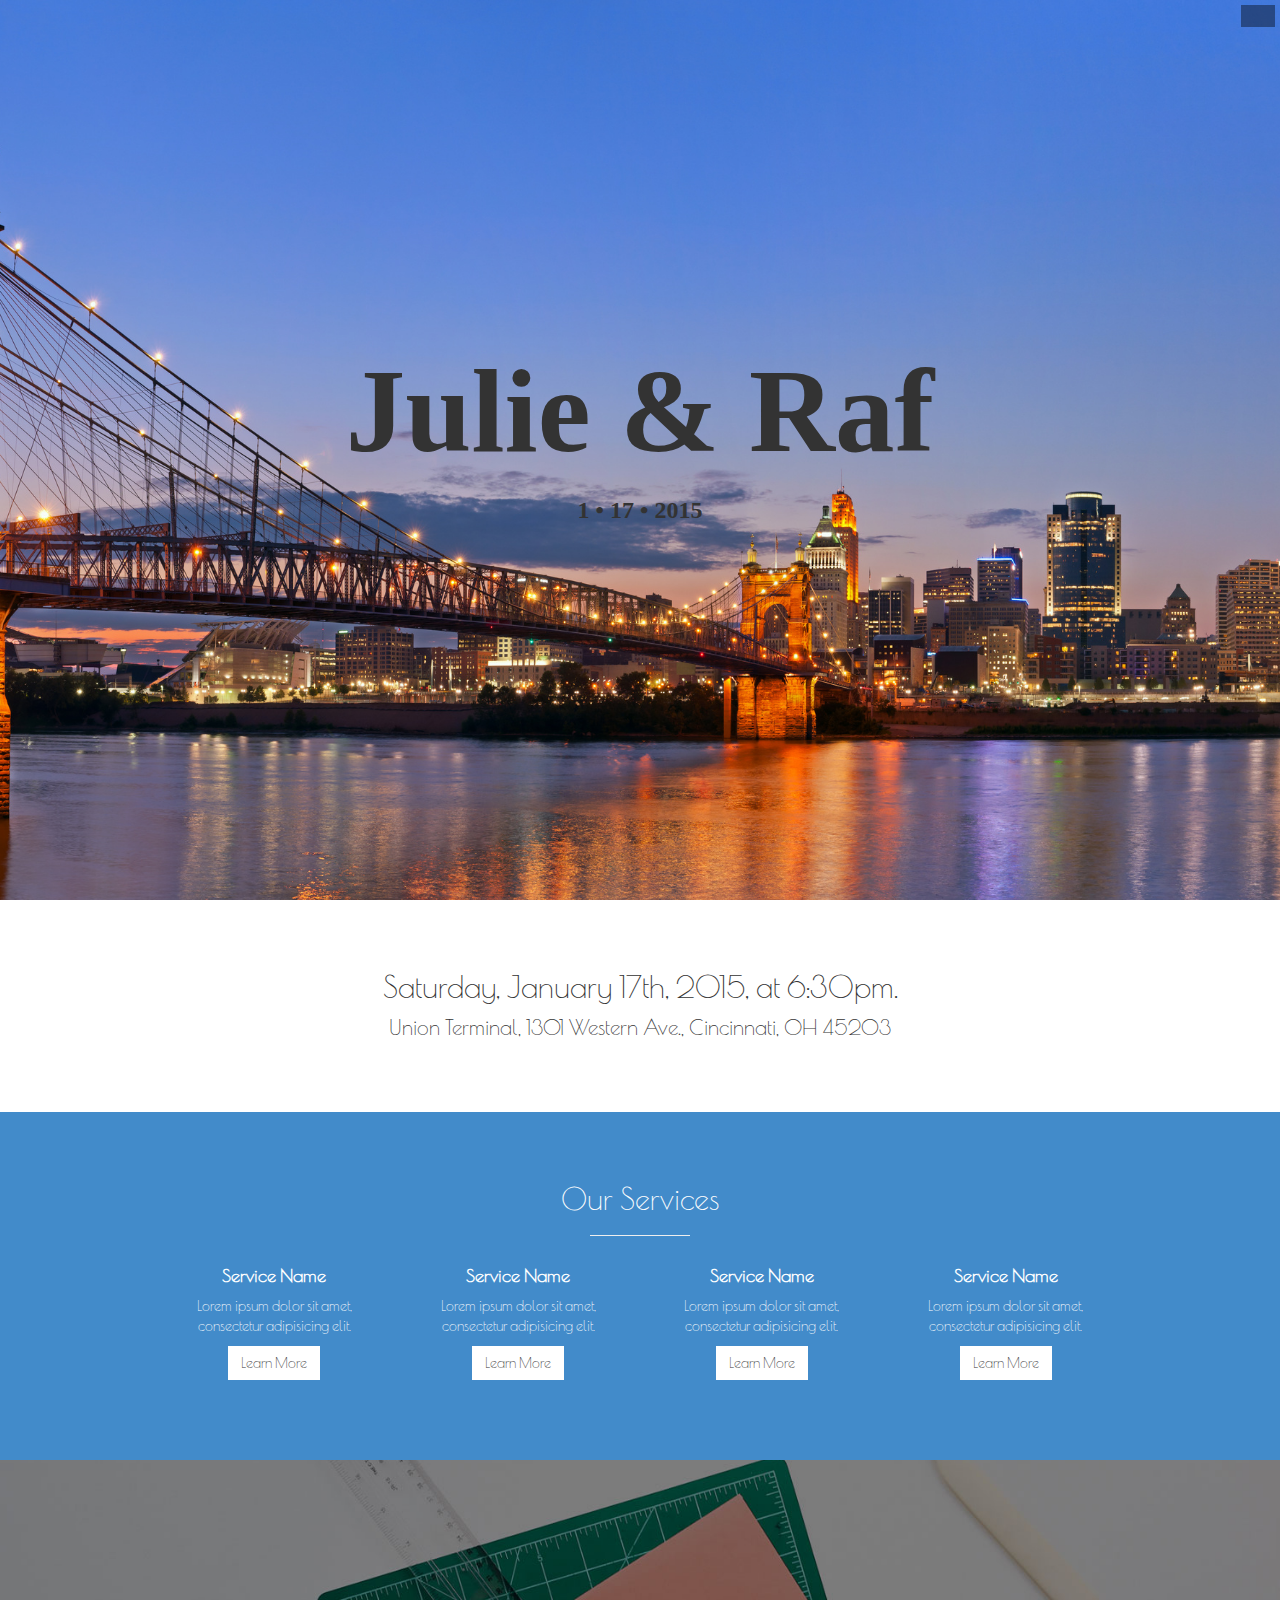
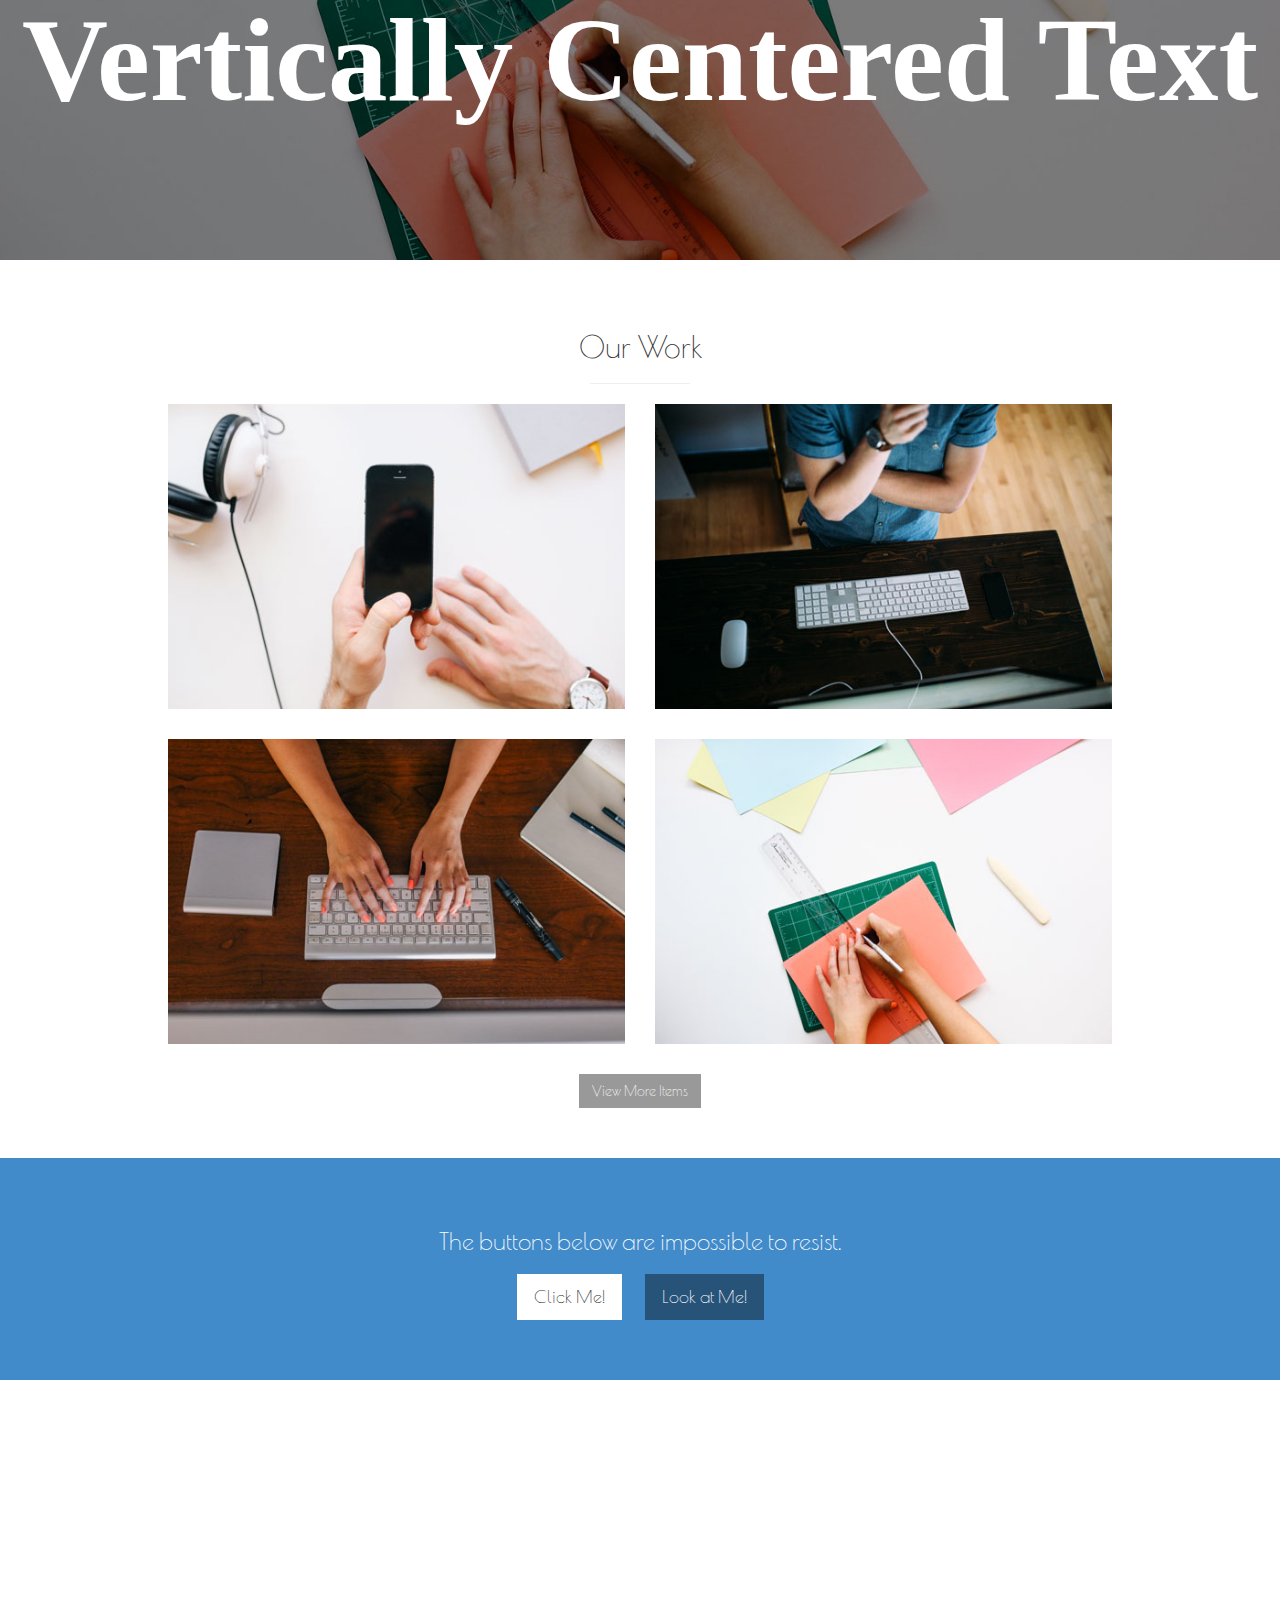
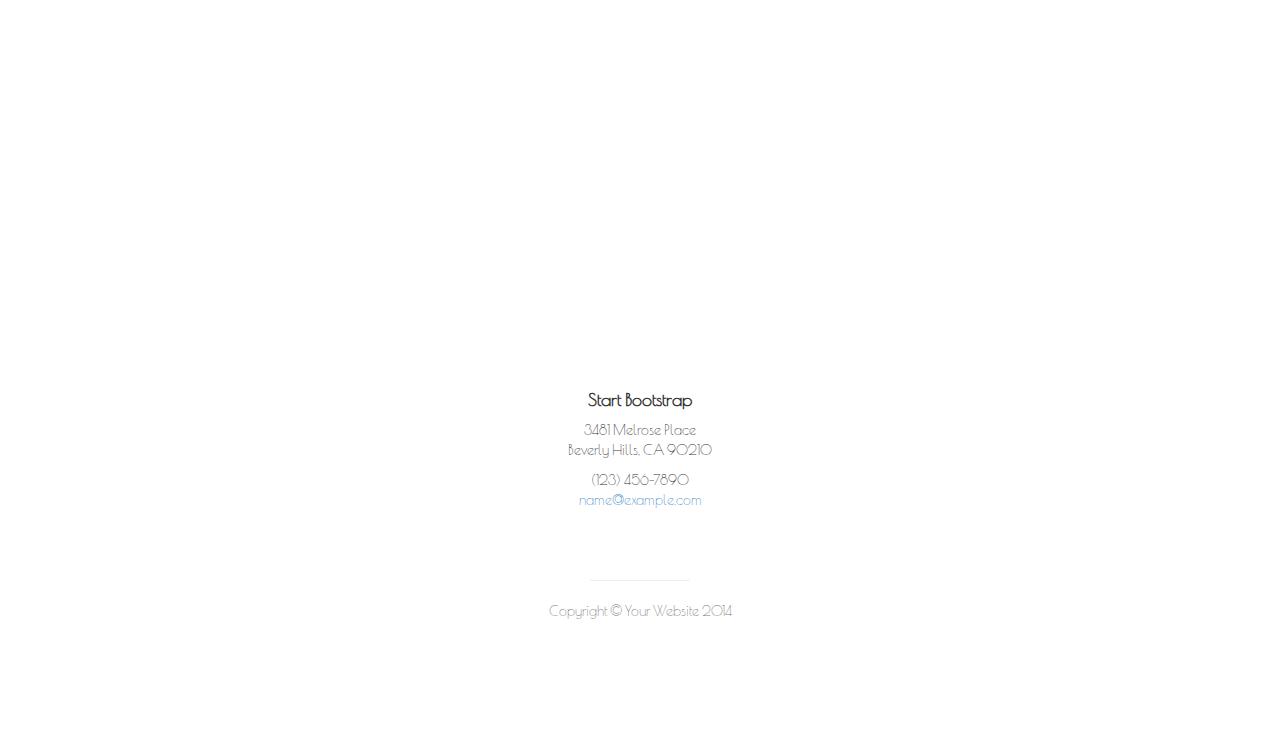
==== commit c74f12dc: "plaza for headers, poiret for everything else" ====
--- a/index.html
+++ b/index.html
@@ -18,8 +18,9 @@
     <link href="css/stylish-portfolio.css" rel="stylesheet">
 
     <!-- Custom Fonts -->
-    <link href="font-awesome-4.1.0/css/font-awesome.min.css" rel="stylesheet" type="text/css">
-    <link href="http://fonts.googleapis.com/css?family=Source+Sans+Pro:300,400,700,300italic,400italic,700italic" rel="stylesheet" type="text/css">
+    <!-- <link href="font-awesome-4.1.0/css/font-awesome.min.css" rel="stylesheet" type="text/css"> -->
+    <!-- <link href="http://fonts.googleapis.com/css?family=Source+Sans+Pro:300,400,700,300italic,400italic,700italic" rel="stylesheet" type="text/css"> -->
+    <link href='http://fonts.googleapis.com/css?family=Poiret+One' rel='stylesheet' type='text/css'>
 
     <!-- HTML5 Shim and Respond.js IE8 support of HTML5 elements and media queries -->
     <!-- WARNING: Respond.js doesn't work if you view the page via file:// -->
--- a/css/stylish-portfolio.css
+++ b/css/stylish-portfolio.css
@@ -14,7 +14,7 @@
 
 body {
     /* font-family: "Source Sans Pro","Helvetica Neue",Helvetica,Arial,sans-serif; */
-    font-family: "Plaza";
+    font-family: 'Poiret One', cursive;
 }
 
 .text-vertical-center {
@@ -26,7 +26,13 @@
 .text-vertical-center h1 {
     margin: 0;
     padding: 0;
-    font-size: 4.5em;
+    font-family: "Plaza";
+    font-size: 8.5em;
+    font-weight: 700;
+}
+
+.text-vertical-center h3 {
+    font-family: "Plaza";
     font-weight: 700;
 }
 
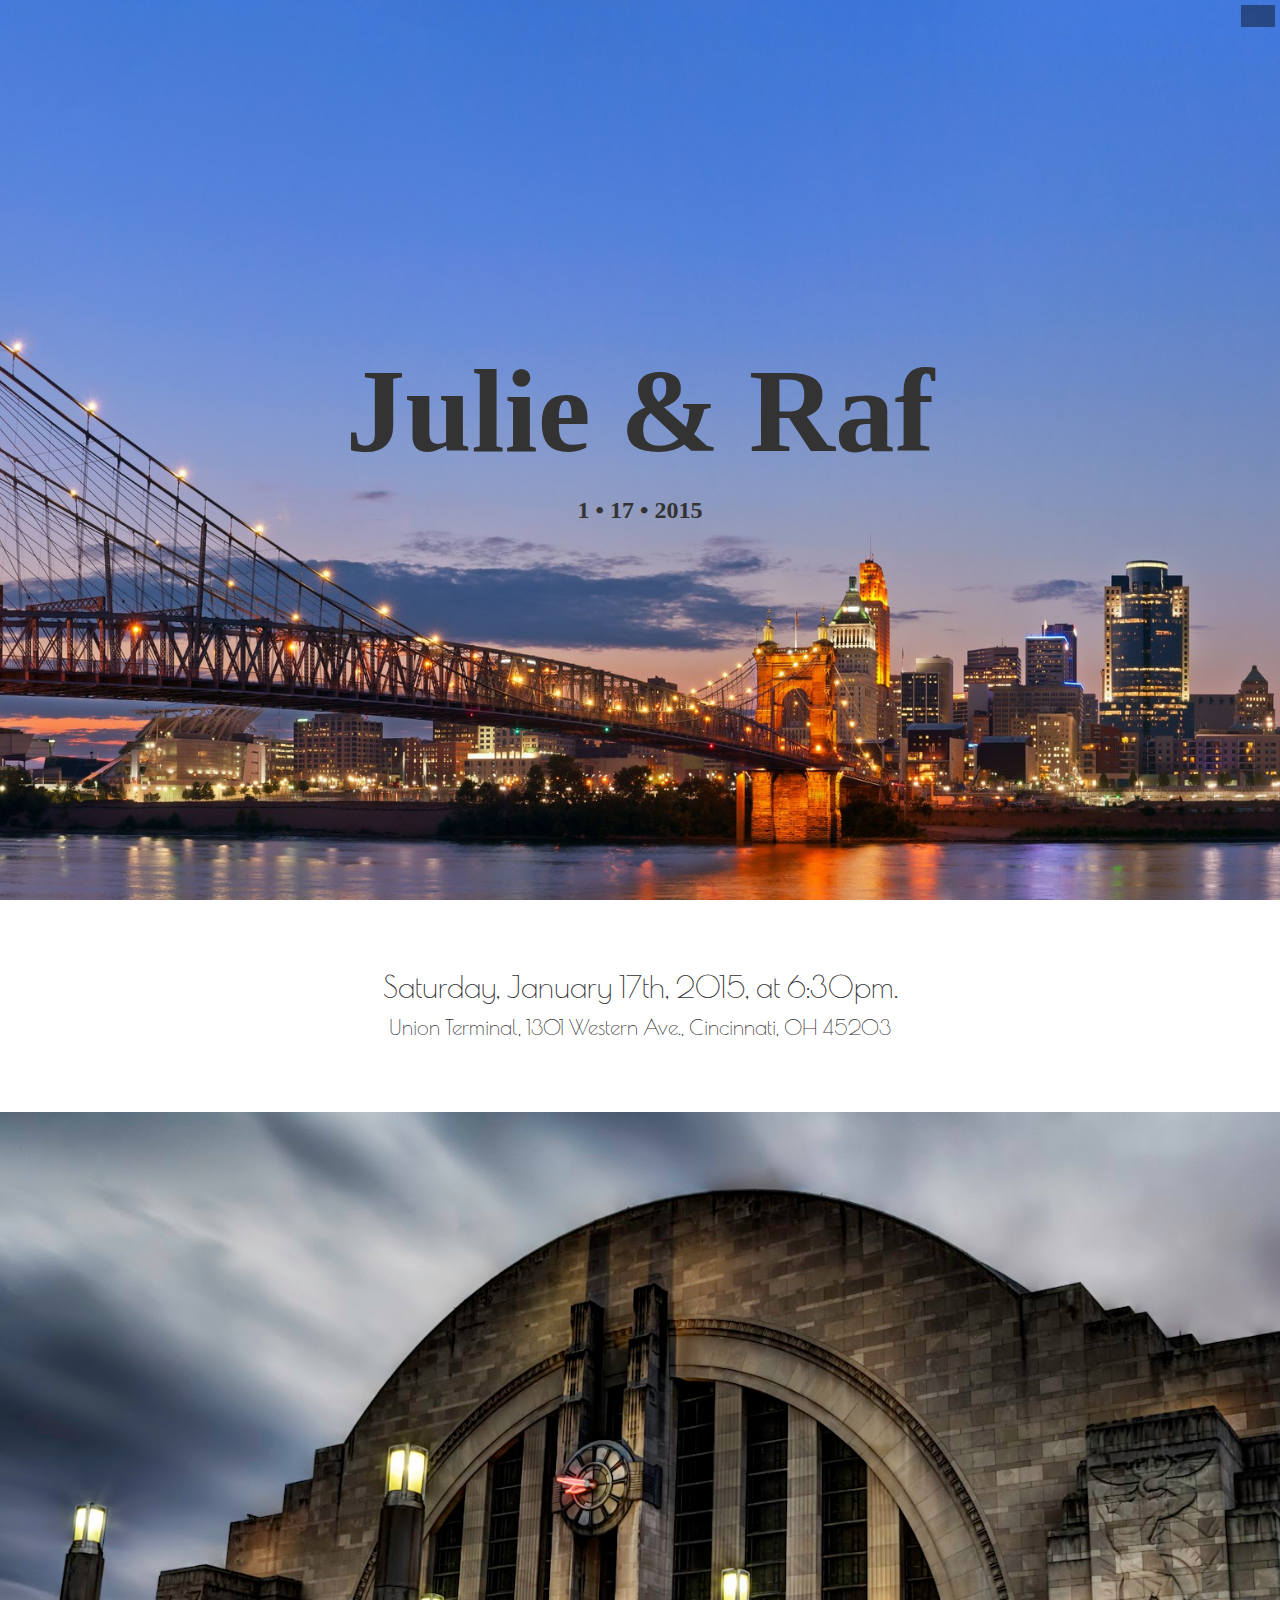
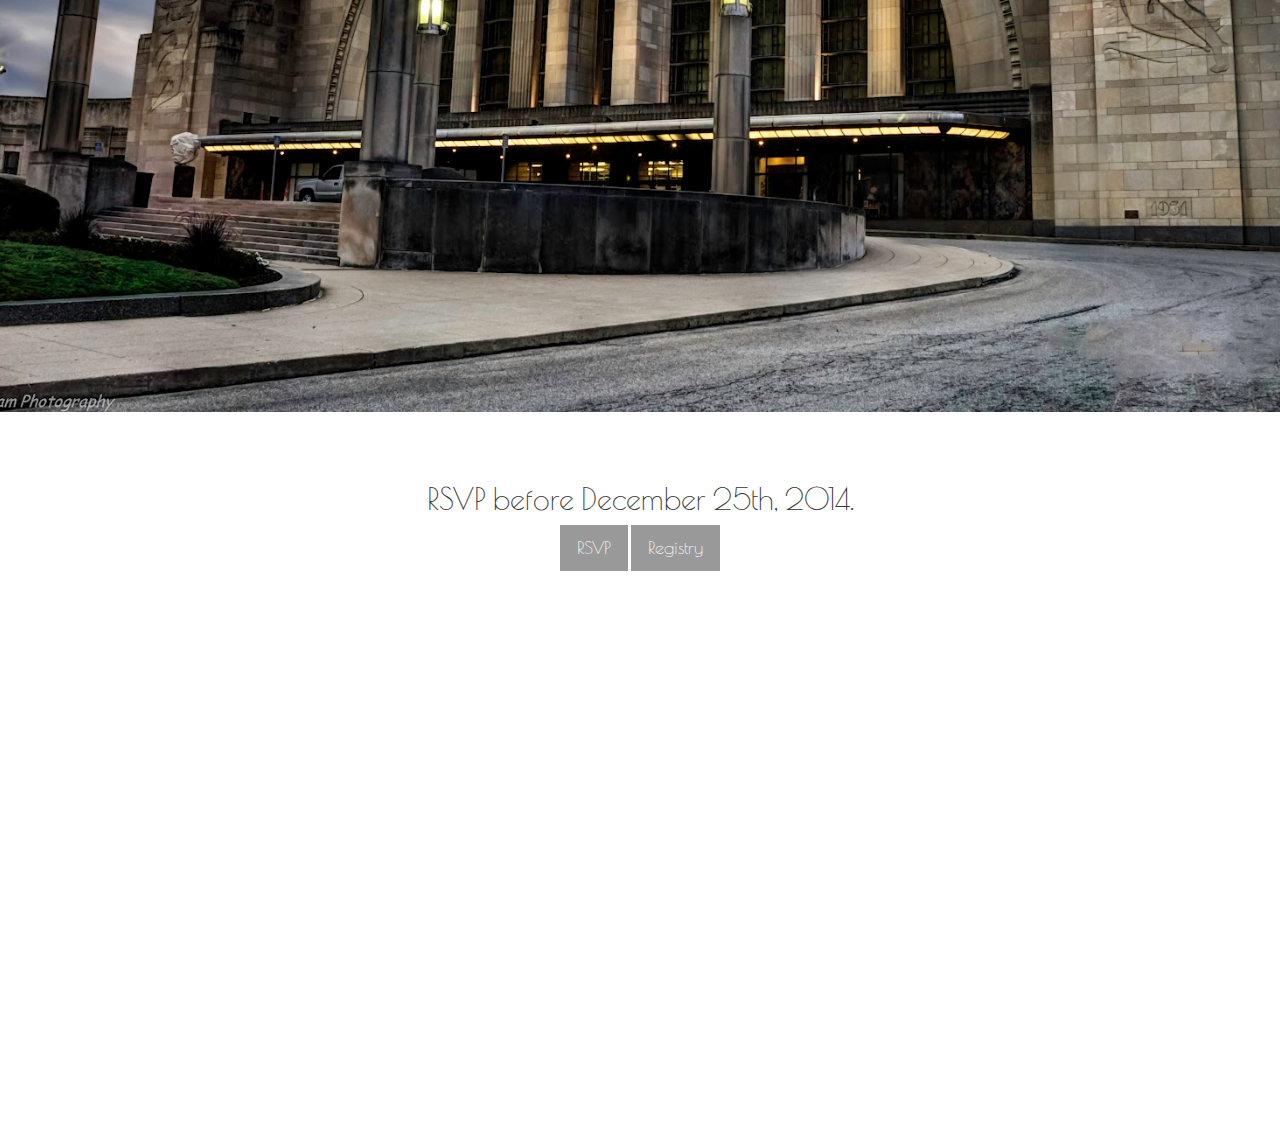
==== commit 81d694e9: "reorg" ====
--- a/index.html
+++ b/index.html
@@ -86,7 +86,7 @@
 
     <!-- Services -->
     <!-- The circle icons use Font Awesome's stacked icon classes. For more information, visit http://fontawesome.io/examples/ -->
-    <section id="services" class="services bg-primary">
+    <section id="services" class="services bg-primary" style="display:none">
         <div class="container">
             <div class="row text-center">
                 <div class="col-lg-10 col-lg-offset-1">
@@ -158,12 +158,12 @@
     <!-- Callout -->
     <aside class="callout">
         <div class="text-vertical-center">
-            <h1>Vertically Centered Text</h1>
+            <h1></h1>
         </div>
     </aside>
 
     <!-- Portfolio -->
-    <section id="portfolio" class="portfolio">
+    <section id="portfolio" class="portfolio" style="display: none">
         <div class="container">
             <div class="row">
                 <div class="col-lg-10 col-lg-offset-1 text-center">
@@ -209,31 +209,27 @@
         <!-- /.container -->
     </section>
 
-    <!-- Call to Action -->
-    <aside class="call-to-action bg-primary">
+    <section id="about" class="about">
         <div class="container">
             <div class="row">
                 <div class="col-lg-12 text-center">
-                    <h3>The buttons below are impossible to resist.</h3>
-                    <a href="#" class="btn btn-lg btn-light">Click Me!</a>
-                    <a href="#" class="btn btn-lg btn-dark">Look at Me!</a>
-                </div>
-            </div>
-        </div>
-    </aside>
+                    <h2>RSVP before December 25th, 2014.</h2>
+                    <a href="#" class="btn btn-lg btn-dark">RSVP</a>
+                    <a href="#" class="btn btn-lg btn-dark">Registry</a>
+                </div>
+            </div>
+            <!-- /.row -->
+        </div>
+        <!-- /.container -->
+    </section>
 
     <!-- Map -->
     <section id="contact" class="map">
-        <iframe width="100%" height="100%" frameborder="0" scrolling="no" marginheight="0" marginwidth="0" src="https://maps.google.com/maps?f=q&amp;source=s_q&amp;hl=en&amp;geocode=&amp;q=Twitter,+Inc.,+Market+Street,+San+Francisco,+CA&amp;aq=0&amp;oq=twitter&amp;sll=28.659344,-81.187888&amp;sspn=0.128789,0.264187&amp;ie=UTF8&amp;hq=Twitter,+Inc.,+Market+Street,+San+Francisco,+CA&amp;t=m&amp;z=15&amp;iwloc=A&amp;output=embed"></iframe>
-        <br />
-        <small>
-            <a href="https://maps.google.com/maps?f=q&amp;source=embed&amp;hl=en&amp;geocode=&amp;q=Twitter,+Inc.,+Market+Street,+San+Francisco,+CA&amp;aq=0&amp;oq=twitter&amp;sll=28.659344,-81.187888&amp;sspn=0.128789,0.264187&amp;ie=UTF8&amp;hq=Twitter,+Inc.,+Market+Street,+San+Francisco,+CA&amp;t=m&amp;z=15&amp;iwloc=A"></a>
-        </small>
-        </iframe>
+      <iframe width="100%" height="100%" frameborder="0" style="border:0" src="https://www.google.com/maps/embed/v1/place?q=Union%20Terminal%2C%201301%20Western%20Ave%20Cincinnati%2C%20OH%2045203&key=AIzaSyDTHlIa0GmaHtfoac7RM6fn6SDOFap4bYk"></iframe>
     </section>
 
     <!-- Footer -->
-    <footer>
+    <footer style="display:none">
         <div class="container">
             <div class="row">
                 <div class="col-lg-10 col-lg-offset-1 text-center">
--- a/css/stylish-portfolio.css
+++ b/css/stylish-portfolio.css
@@ -162,7 +162,7 @@
     position: relative;
     width: 100%;
     height: 100%;
-    background: url(../img/cincinnati-skyline_1.jpg) no-repeat center center scroll;
+    background: url(../img/cincinnati-skyline.jpg) no-repeat center center scroll;
     -webkit-background-size: cover;
     -moz-background-size: cover;
     background-size: cover;
@@ -190,9 +190,9 @@
 .callout {
     display: table;
     width: 100%;
-    height: 400px;
-    color: #fff;
-    background: url(../img/callout.jpg) no-repeat center center scroll;
+    height: 100%;
+    color: #fff;
+    background: url(../img/union-terminal.jpg) no-repeat center center scroll;
     -webkit-background-size: cover;
     -moz-background-size: cover;
     background-size: cover;
@@ -244,3 +244,7 @@
 footer {
     padding: 100px 0;
 }
+
+#mfPreviewBar {
+  display: none;
+}
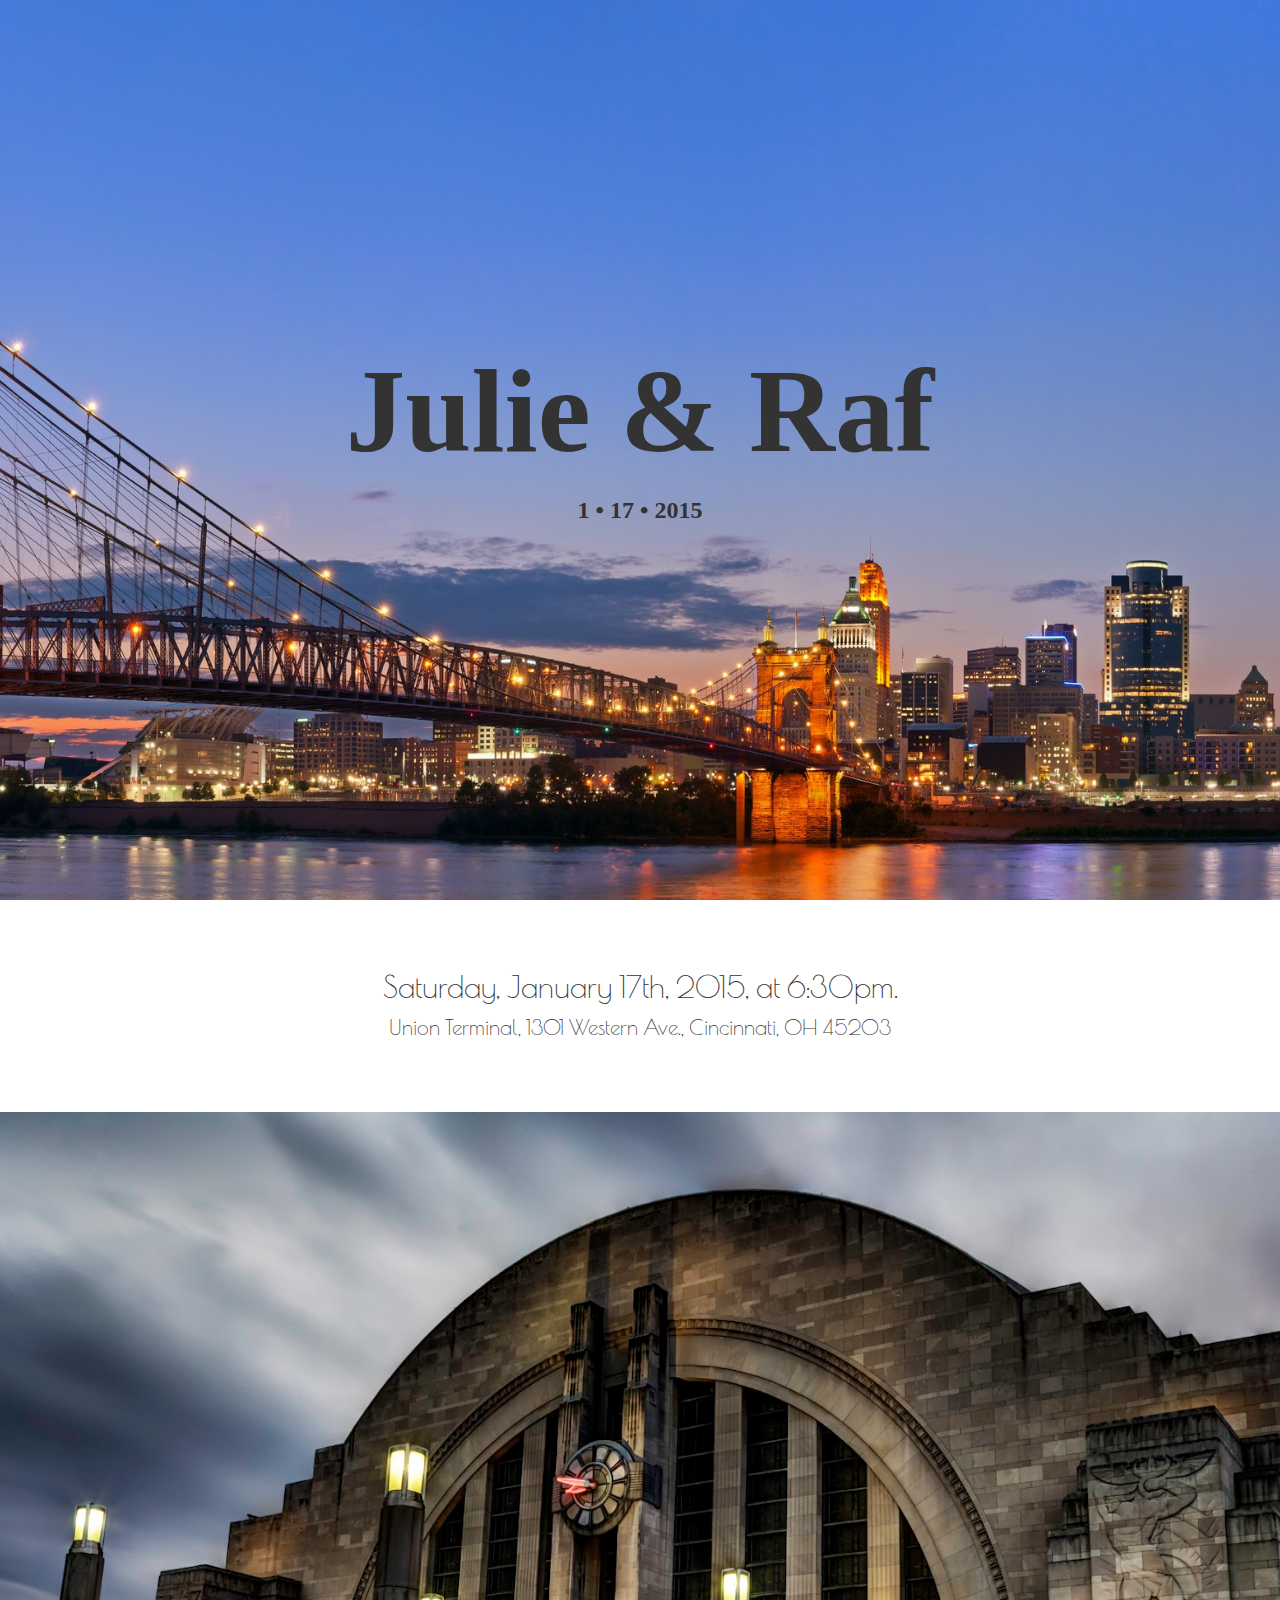
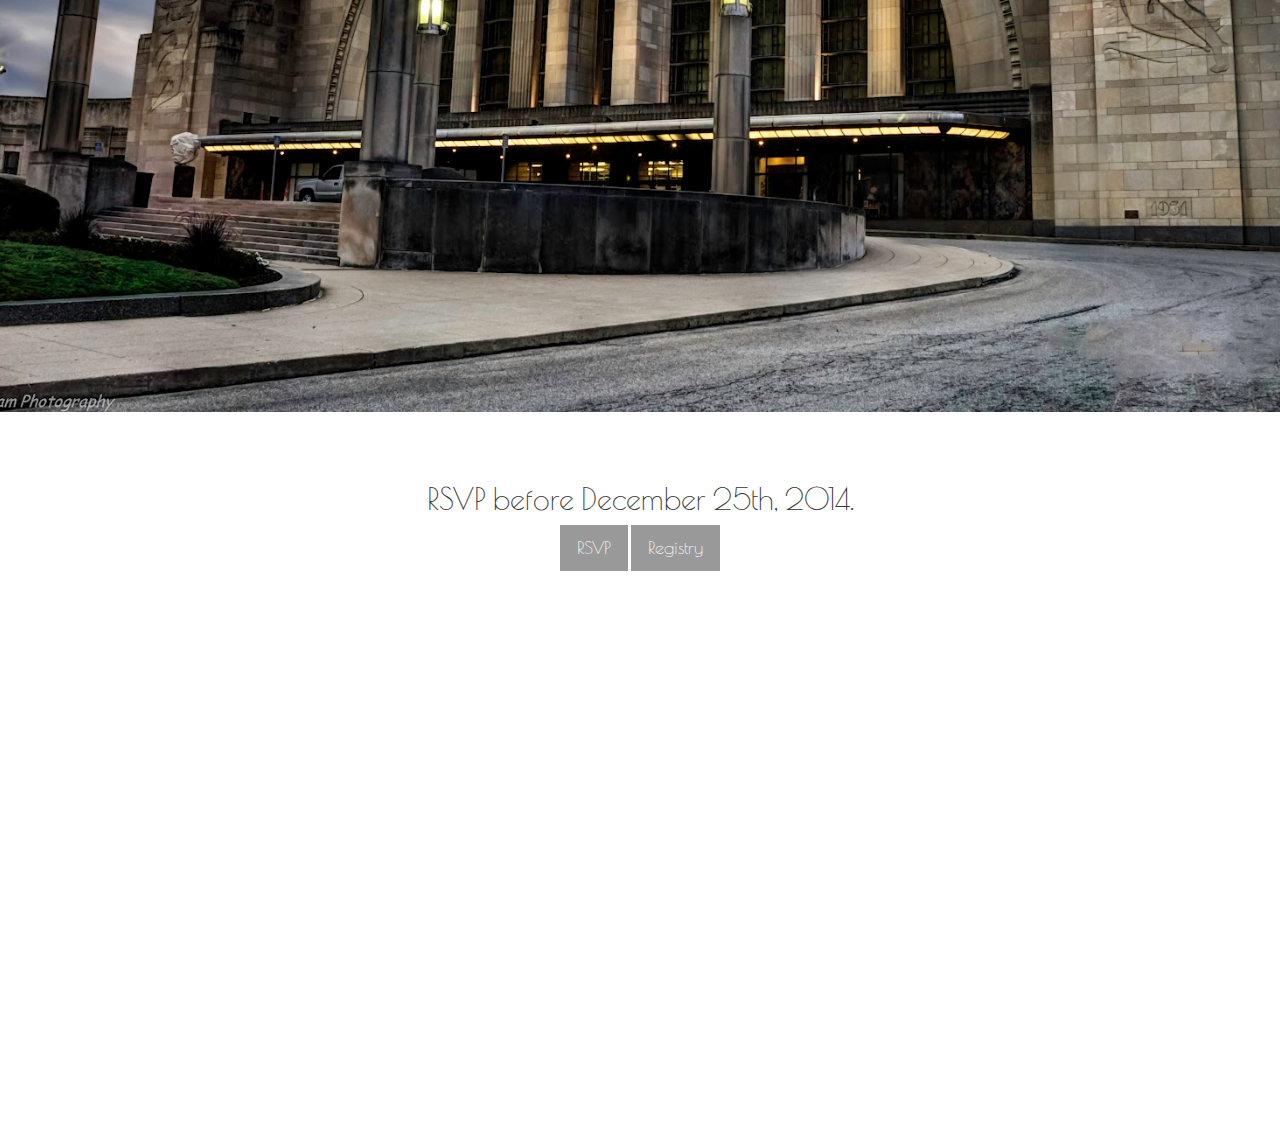
==== commit 06922e3b: "remove unused sections" ====
--- a/index.html
+++ b/index.html
@@ -33,32 +33,6 @@
 
 <body>
 
-    <!-- Navigation -->
-    <a id="menu-toggle" href="#" class="btn btn-dark btn-lg toggle"><i class="fa fa-bars"></i></a>
-    <nav id="sidebar-wrapper">
-        <ul class="sidebar-nav">
-            <a id="menu-close" href="#" class="btn btn-light btn-lg pull-right toggle"><i class="fa fa-times"></i></a>
-            <li class="sidebar-brand">
-                <a href="#top">Start Bootstrap</a>
-            </li>
-            <li>
-                <a href="#top">Home</a>
-            </li>
-            <li>
-                <a href="#about">About</a>
-            </li>
-            <li>
-                <a href="#services">Services</a>
-            </li>
-            <li>
-                <a href="#portfolio">Portfolio</a>
-            </li>
-            <li>
-                <a href="#contact">Contact</a>
-            </li>
-        </ul>
-    </nav>
-
     <!-- Header -->
     <header id="top" class="header">
         <div class="text-vertical-center">
@@ -84,130 +58,12 @@
         <!-- /.container -->
     </section>
 
-    <!-- Services -->
-    <!-- The circle icons use Font Awesome's stacked icon classes. For more information, visit http://fontawesome.io/examples/ -->
-    <section id="services" class="services bg-primary" style="display:none">
-        <div class="container">
-            <div class="row text-center">
-                <div class="col-lg-10 col-lg-offset-1">
-                    <h2>Our Services</h2>
-                    <hr class="small">
-                    <div class="row">
-                        <div class="col-md-3 col-sm-6">
-                            <div class="service-item">
-                                <span class="fa-stack fa-4x">
-                                <i class="fa fa-circle fa-stack-2x"></i>
-                                <i class="fa fa-cloud fa-stack-1x text-primary"></i>
-                            </span>
-                                <h4>
-                                    <strong>Service Name</strong>
-                                </h4>
-                                <p>Lorem ipsum dolor sit amet, consectetur adipisicing elit.</p>
-                                <a href="#" class="btn btn-light">Learn More</a>
-                            </div>
-                        </div>
-                        <div class="col-md-3 col-sm-6">
-                            <div class="service-item">
-                                <span class="fa-stack fa-4x">
-                                <i class="fa fa-circle fa-stack-2x"></i>
-                                <i class="fa fa-compass fa-stack-1x text-primary"></i>
-                            </span>
-                                <h4>
-                                    <strong>Service Name</strong>
-                                </h4>
-                                <p>Lorem ipsum dolor sit amet, consectetur adipisicing elit.</p>
-                                <a href="#" class="btn btn-light">Learn More</a>
-                            </div>
-                        </div>
-                        <div class="col-md-3 col-sm-6">
-                            <div class="service-item">
-                                <span class="fa-stack fa-4x">
-                                <i class="fa fa-circle fa-stack-2x"></i>
-                                <i class="fa fa-flask fa-stack-1x text-primary"></i>
-                            </span>
-                                <h4>
-                                    <strong>Service Name</strong>
-                                </h4>
-                                <p>Lorem ipsum dolor sit amet, consectetur adipisicing elit.</p>
-                                <a href="#" class="btn btn-light">Learn More</a>
-                            </div>
-                        </div>
-                        <div class="col-md-3 col-sm-6">
-                            <div class="service-item">
-                                <span class="fa-stack fa-4x">
-                                <i class="fa fa-circle fa-stack-2x"></i>
-                                <i class="fa fa-shield fa-stack-1x text-primary"></i>
-                            </span>
-                                <h4>
-                                    <strong>Service Name</strong>
-                                </h4>
-                                <p>Lorem ipsum dolor sit amet, consectetur adipisicing elit.</p>
-                                <a href="#" class="btn btn-light">Learn More</a>
-                            </div>
-                        </div>
-                    </div>
-                    <!-- /.row (nested) -->
-                </div>
-                <!-- /.col-lg-10 -->
-            </div>
-            <!-- /.row -->
-        </div>
-        <!-- /.container -->
-    </section>
-
     <!-- Callout -->
     <aside class="callout">
         <div class="text-vertical-center">
             <h1></h1>
         </div>
     </aside>
-
-    <!-- Portfolio -->
-    <section id="portfolio" class="portfolio" style="display: none">
-        <div class="container">
-            <div class="row">
-                <div class="col-lg-10 col-lg-offset-1 text-center">
-                    <h2>Our Work</h2>
-                    <hr class="small">
-                    <div class="row">
-                        <div class="col-md-6">
-                            <div class="portfolio-item">
-                                <a href="#">
-                                    <img class="img-portfolio img-responsive" src="img/portfolio-1.jpg">
-                                </a>
-                            </div>
-                        </div>
-                        <div class="col-md-6">
-                            <div class="portfolio-item">
-                                <a href="#">
-                                    <img class="img-portfolio img-responsive" src="img/portfolio-2.jpg">
-                                </a>
-                            </div>
-                        </div>
-                        <div class="col-md-6">
-                            <div class="portfolio-item">
-                                <a href="#">
-                                    <img class="img-portfolio img-responsive" src="img/portfolio-3.jpg">
-                                </a>
-                            </div>
-                        </div>
-                        <div class="col-md-6">
-                            <div class="portfolio-item">
-                                <a href="#">
-                                    <img class="img-portfolio img-responsive" src="img/portfolio-4.jpg">
-                                </a>
-                            </div>
-                        </div>
-                    </div>
-                    <!-- /.row (nested) -->
-                    <a href="#" class="btn btn-dark">View More Items</a>
-                </div>
-                <!-- /.col-lg-10 -->
-            </div>
-            <!-- /.row -->
-        </div>
-        <!-- /.container -->
-    </section>
 
     <section id="about" class="about">
         <div class="container">
@@ -227,38 +83,6 @@
     <section id="contact" class="map">
       <iframe width="100%" height="100%" frameborder="0" style="border:0" src="https://www.google.com/maps/embed/v1/place?q=Union%20Terminal%2C%201301%20Western%20Ave%20Cincinnati%2C%20OH%2045203&key=AIzaSyDTHlIa0GmaHtfoac7RM6fn6SDOFap4bYk"></iframe>
     </section>
-
-    <!-- Footer -->
-    <footer style="display:none">
-        <div class="container">
-            <div class="row">
-                <div class="col-lg-10 col-lg-offset-1 text-center">
-                    <h4><strong>Start Bootstrap</strong>
-                    </h4>
-                    <p>3481 Melrose Place<br>Beverly Hills, CA 90210</p>
-                    <ul class="list-unstyled">
-                        <li><i class="fa fa-phone fa-fw"></i> (123) 456-7890</li>
-                        <li><i class="fa fa-envelope-o fa-fw"></i>  <a href="mailto:name@example.com">name@example.com</a>
-                        </li>
-                    </ul>
-                    <br>
-                    <ul class="list-inline">
-                        <li>
-                            <a href="#"><i class="fa fa-facebook fa-fw fa-3x"></i></a>
-                        </li>
-                        <li>
-                            <a href="#"><i class="fa fa-twitter fa-fw fa-3x"></i></a>
-                        </li>
-                        <li>
-                            <a href="#"><i class="fa fa-dribbble fa-fw fa-3x"></i></a>
-                        </li>
-                    </ul>
-                    <hr class="small">
-                    <p class="text-muted">Copyright &copy; Your Website 2014</p>
-                </div>
-            </div>
-        </div>
-    </footer>
 
     <!-- jQuery Version 1.11.0 -->
     <script src="js/jquery-1.11.0.js"></script>
